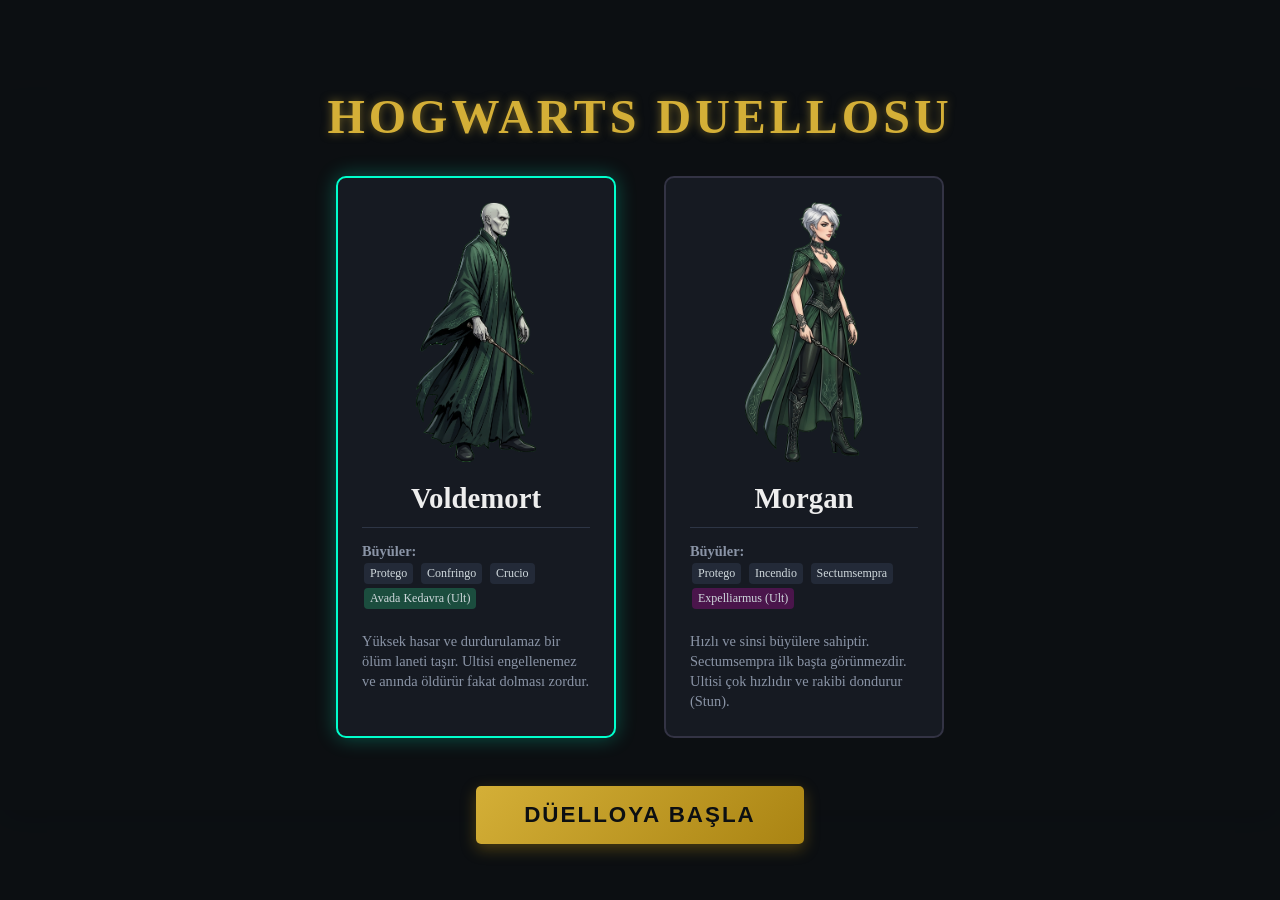
==== index.html @ 67b8874a "Rename Generated File June 02, 2026 - 4_56AM.html to index.html" ====
<!DOCTYPE html>
<html lang="tr">
<head>
    <meta charset="UTF-8">
    <meta name="viewport" content="width=device-width, initial-scale=1.0, maximum-scale=1.0, user-scalable=no">
    <title>Hogwarts Duel - Tekken Style Wizard Fighter</title>
    <style>
        * {
            box-sizing: border-box;
            user-select: none;
            -webkit-user-select: none;
        }
        body, html {
            margin: 0;
            padding: 0;
            width: 100%;
            height: 100%;
            overflow: hidden;
            background-color: #0c0f12;
            font-family: 'Cinzel', 'Georgia', serif;
            color: #fff;
        }
        #game-container {
            position: relative;
            width: 100%;
            height: 100%;
            display: flex;
            justify-content: center;
            align-items: center;
        }
        canvas {
            display: block;
            background-color: #111;
            box-shadow: 0 10px 30px rgba(0,0,0,0.8);
            max-width: 100%;
            max-height: 100%;
            aspect-ratio: 16/9;
        }
        /* Character Selection Overlay */
        #selection-overlay {
            position: absolute;
            top: 0;
            left: 0;
            width: 100%;
            height: 100%;
            background: rgba(12, 15, 18, 0.95);
            display: flex;
            flex-direction: column;
            justify-content: center;
            align-items: center;
            z-index: 10;
            transition: opacity 0.5s ease;
        }
        #selection-title {
            font-size: 3rem;
            text-transform: uppercase;
            letter-spacing: 4px;
            margin-bottom: 2rem;
            color: #d4af37;
            text-shadow: 0 0 10px rgba(212,175,55,0.5);
            text-align: center;
        }
        .char-container {
            display: flex;
            gap: 3rem;
            margin-bottom: 3rem;
        }
        .char-card {
            border: 2px solid #334;
            border-radius: 10px;
            padding: 1.5rem;
            width: 280px;
            background: #161a22;
            cursor: pointer;
            text-align: center;
            transition: all 0.3s ease;
            position: relative;
            overflow: hidden;
        }
        .char-card:hover {
            border-color: #d4af37;
            transform: translateY(-10px);
            box-shadow: 0 10px 25px rgba(212,175,55,0.2);
        }
        .char-card.selected {
            border-color: #00ffcc;
            box-shadow: 0 0 20px rgba(0,255,204,0.3);
        }
        .char-card img {
            width: 120px;
            height: 260px;
            object-fit: contain;
            margin-bottom: 1rem;
            pointer-events: none;
        }
        .char-name {
            font-size: 1.8rem;
            margin-bottom: 0.5rem;
            font-weight: bold;
            color: #eee;
        }
        .char-desc {
            font-size: 0.9rem;
            color: #8a94a6;
            line-height: 1.4;
            text-align: left;
            margin-top: 0.8rem;
            border-top: 1px solid #2d3545;
            padding-top: 0.8rem;
        }
        .spell-badge {
            display: inline-block;
            background: #232a38;
            color: #cfd8dc;
            padding: 2px 6px;
            border-radius: 4px;
            font-size: 0.75rem;
            margin: 2px;
        }
        #start-btn {
            background: linear-gradient(135deg, #d4af37 0%, #aa8413 100%);
            border: none;
            color: #0c0f12;
            font-weight: bold;
            font-size: 1.4rem;
            padding: 1rem 3rem;
            border-radius: 5px;
            cursor: pointer;
            text-transform: uppercase;
            letter-spacing: 2px;
            transition: all 0.2s ease;
            box-shadow: 0 5px 15px rgba(170,132,19,0.4);
        }
        #start-btn:hover {
            transform: scale(1.05);
            box-shadow: 0 8px 20px rgba(170,132,19,0.6);
        }
        #start-btn:active {
            transform: scale(0.98);
        }
        /* Mobile Controls */
        #mobile-controls {
            position: absolute;
            bottom: 0;
            left: 0;
            width: 100%;
            height: 200px;
            display: none; /* Only visible on touch devices */
            justify-content: space-between;
            align-items: flex-end;
            padding: 1rem 2rem;
            pointer-events: none;
            z-index: 5;
        }
        .dpad, .action-buttons {
            display: flex;
            pointer-events: auto;
        }
        .dpad {
            display: grid;
            grid-template-columns: repeat(3, 60px);
            grid-template-rows: repeat(3, 60px);
            gap: 5px;
        }
        .btn-ctrl {
            width: 60px;
            height: 60px;
            background: rgba(25a, 35, 45, 0.4);
            border: 2px solid rgba(255,255,255,0.4);
            border-radius: 50%;
            display: flex;
            justify-content: center;
            align-items: center;
            color: #fff;
            font-weight: bold;
            font-size: 1.2rem;
            cursor: pointer;
            user-select: none;
            touch-action: manipulation;
        }
        .btn-ctrl:active {
            background: rgba(255,255,255,0.7);
            color: #000;
        }
        .btn-up { grid-column: 2; grid-row: 1; }
        .btn-left { grid-column: 1; grid-row: 2; }
        .btn-right { grid-column: 3; grid-row: 2; }
        .btn-down { grid-column: 2; grid-row: 3; }

        .action-buttons {
            display: grid;
            grid-template-columns: repeat(2, 70px);
            grid-template-rows: repeat(2, 70px);
            gap: 10px;
        }
        .btn-action {
            width: 70px;
            height: 70px;
            background: rgba(212, 175, 55, 0.3);
            border: 2px solid rgba(212,175,55,0.6);
            border-radius: 50%;
            display: flex;
            flex-direction: column;
            justify-content: center;
            align-items: center;
            color: #fff;
            font-weight: bold;
            font-size: 0.8rem;
            cursor: pointer;
            touch-action: manipulation;
        }
        .btn-action:active {
            background: rgba(212,175,55,0.8);
            color: #000;
        }
        .btn-ult {
            background: rgba(255, 51, 51, 0.3);
            border-color: rgba(255, 51, 51, 0.6);
        }
        .btn-ult:active {
            background: rgba(255, 51, 51, 0.8);
        }

        /* Screen message */
        #game-over-screen {
            position: absolute;
            top: 0;
            left: 0;
            width: 100%;
            height: 100%;
            background: rgba(0,0,0,0.85);
            display: none;
            flex-direction: column;
            justify-content: center;
            align-items: center;
            z-index: 9;
        }
        #game-over-text {
            font-size: 4rem;
            color: #ff3333;
            text-transform: uppercase;
            letter-spacing: 5px;
            margin-bottom: 2rem;
            text-shadow: 0 0 20px rgba(255,51,51,0.5);
            text-align: center;
        }
        #restart-btn {
            background: #fff;
            color: #000;
            border: none;
            padding: 1rem 2.5rem;
            font-size: 1.2rem;
            font-weight: bold;
            cursor: pointer;
            text-transform: uppercase;
            border-radius: 5px;
            transition: all 0.2s ease;
        }
        #restart-btn:hover {
            background: #d4af37;
            transform: scale(1.05);
        }
    </style>
</head>
<body>

<div id="game-container">
    <!-- Character Selection Screen -->
    <div id="selection-overlay">
        <h1 id="selection-title">HOGWARTS DUELLOSU</h1>
        <div class="char-container">
            <div class="char-card" id="card-voldemort">
                <img src="voldemortstand.png" alt="Voldemort">
                <div class="char-name">Voldemort</div>
                <div class="char-desc">
                    <strong>Büyüler:</strong><br>
                    <span class="spell-badge">Protego</span>
                    <span class="spell-badge">Confringo</span>
                    <span class="spell-badge">Crucio</span>
                    <span class="spell-badge" style="background: #1b4d3e;">Avada Kedavra (Ult)</span>
                    <br><br>
                    Yüksek hasar ve durdurulamaz bir ölüm laneti taşır. Ultisi engellenemez ve anında öldürür fakat dolması zordur.
                </div>
            </div>
            <div class="char-card" id="card-morgan">
                <img src="morganstand.png" alt="Morgan">
                <div class="char-name">Morgan</div>
                <div class="char-desc">
                    <strong>Büyüler:</strong><br>
                    <span class="spell-badge">Protego</span>
                    <span class="spell-badge">Incendio</span>
                    <span class="spell-badge">Sectumsempra</span>
                    <span class="spell-badge" style="background: #4a154b;">Expelliarmus (Ult)</span>
                    <br><br>
                    Hızlı ve sinsi büyülere sahiptir. Sectumsempra ilk başta görünmezdir. Ultisi çok hızlıdır ve rakibi dondurur (Stun).
                </div>
            </div>
        </div>
        <button id="start-btn">DÜELLOYA BAŞLA</button>
    </div>

    <!-- Canvas for the game -->
    <canvas id="gameCanvas" width="1280" height="720"></canvas>

    <!-- Game Over Screen -->
    <div id="game-over-screen">
        <h2 id="game-over-text">DÜELLO BİTTİ</h2>
        <button id="restart-btn">Yeniden Oyna</button>
    </div>

    <!-- Mobile Virtual Gamepad Overlay -->
    <div id="mobile-controls">
        <div class="dpad">
            <div class="btn-ctrl btn-up" id="btn-up">▲</div>
            <div class="btn-ctrl btn-left" id="btn-left">◀</div>
            <div class="btn-ctrl btn-right" id="btn-right">▶</div>
            <div class="btn-ctrl btn-down" id="btn-down">▼</div>
        </div>
        <div class="action-buttons">
            <div class="btn-action" id="btn-sp1"><span>Confringo</span><small>K / 2</small></div>
            <div class="btn-action" id="btn-sp2"><span>Crucio</span><small>L / 3</small></div>
            <div class="btn-action" id="btn-prot"><span>Protego</span><small>J / 1</small></div>
            <div class="btn-action btn-ult" id="btn-ult"><span>ULT</span><small>I / 4</small></div>
        </div>
    </div>
</div>

<script>
// --- AUDIO SYSTEM (Web Audio API Synthesizer) ---
class AudioController {
    constructor() {
        this.ctx = null;
        this.fireSource = null;
        this.fireOsc = null;
        this.fireGain = null;
    }

    init() {
        if (!this.ctx) {
            this.ctx = new (window.AudioContext || window.webkitAudioContext)();
        }
        if (this.ctx.state === 'suspended') {
            this.ctx.resume();
        }
    }

    playWalk() {
        this.init();
        let osc = this.ctx.createOscillator();
        let gain = this.ctx.createGain();
        osc.type = 'triangle';
        osc.frequency.setValueAtTime(90, this.ctx.currentTime);
        osc.frequency.exponentialRampToValueAtTime(35, this.ctx.currentTime + 0.12);
        gain.gain.setValueAtTime(0.12, this.ctx.currentTime);
        gain.gain.linearRampToValueAtTime(0, this.ctx.currentTime + 0.12);
        osc.connect(gain);
        gain.connect(this.ctx.destination);
        osc.start();
        osc.stop(this.ctx.currentTime + 0.12);
    }

    playExplosion() {
        this.init();
        let bufferSize = this.ctx.sampleRate * 1.5;
        let buffer = this.ctx.createBuffer(1, bufferSize, this.ctx.sampleRate);
        let data = buffer.getChannelData(0);
        for (let i = 0; i < bufferSize; i++) {
            data[i] = Math.random() * 2 - 1;
        }
        let noise = this.ctx.createBufferSource();
        noise.buffer = buffer;
        
        let filter = this.ctx.createBiquadFilter();
        filter.type = 'lowpass';
        filter.frequency.setValueAtTime(250, this.ctx.currentTime);
        filter.frequency.exponentialRampToValueAtTime(15, this.ctx.currentTime + 1.2);
        
        let gain = this.ctx.createGain();
        gain.gain.setValueAtTime(0.6, this.ctx.currentTime);
        gain.gain.exponentialRampToValueAtTime(0.01, this.ctx.currentTime + 1.2);
        
        noise.connect(filter);
        filter.connect(gain);
        gain.connect(this.ctx.destination);
        noise.start();
        
        // Low sine boom
        let osc = this.ctx.createOscillator();
        let oscGain = this.ctx.createGain();
        osc.type = 'sine';
        osc.frequency.setValueAtTime(110, this.ctx.currentTime);
        osc.frequency.exponentialRampToValueAtTime(20, this.ctx.currentTime + 0.4);
        oscGain.gain.setValueAtTime(0.8, this.ctx.currentTime);
        oscGain.gain.exponentialRampToValueAtTime(0.01, this.ctx.currentTime + 0.4);
        osc.connect(oscGain);
        oscGain.connect(this.ctx.destination);
        osc.start();
        osc.stop(this.ctx.currentTime + 0.4);
    }

    playLightning() {
        this.init();
        let bufferSize = this.ctx.sampleRate * 1.2;
        let buffer = this.ctx.createBuffer(1, bufferSize, this.ctx.sampleRate);
        let data = buffer.getChannelData(0);
        for (let i = 0; i < bufferSize; i++) {
            data[i] = Math.random() * 2 - 1;
        }
        let noise = this.ctx.createBufferSource();
        noise.buffer = buffer;
        
        let filter = this.ctx.createBiquadFilter();
        filter.type = 'highpass';
        filter.frequency.setValueAtTime(1200, this.ctx.currentTime);
        
        let gain = this.ctx.createGain();
        gain.gain.setValueAtTime(0.4, this.ctx.currentTime);
        gain.gain.exponentialRampToValueAtTime(0.01, this.ctx.currentTime + 1.0);
        
        noise.connect(filter);
        filter.connect(gain);
        gain.connect(this.ctx.destination);
        noise.start();
        
        // Modulated crackle hum
        let osc = this.ctx.createOscillator();
        let oscGain = this.ctx.createGain();
        osc.type = 'sawtooth';
        osc.frequency.setValueAtTime(180, this.ctx.currentTime);
        oscGain.gain.setValueAtTime(0.3, this.ctx.currentTime);
        oscGain.gain.exponentialRampToValueAtTime(0.01, this.ctx.currentTime + 1.0);
        osc.connect(oscGain);
        oscGain.connect(this.ctx.destination);
        osc.start();
        osc.stop(this.ctx.currentTime + 1.0);
    }

    startFlame() {
        this.init();
        if (this.fireOsc) return;
        
        let bufferSize = this.ctx.sampleRate * 1.0;
        let buffer = this.ctx.createBuffer(1, bufferSize, this.ctx.sampleRate);
        let data = buffer.getChannelData(0);
        for (let i = 0; i < bufferSize; i++) {
            data[i] = Math.random() * 2 - 1;
        }
        
        this.fireSource = this.ctx.createBufferSource();
        this.fireSource.buffer = buffer;
        this.fireSource.loop = true;
        
        let filter = this.ctx.createBiquadFilter();
        filter.type = 'bandpass';
        filter.frequency.setValueAtTime(320, this.ctx.currentTime);
        filter.Q.setValueAtTime(2.0, this.ctx.currentTime);
        
        this.fireGain = this.ctx.createGain();
        this.fireGain.gain.setValueAtTime(0.3, this.ctx.currentTime);
        
        this.fireSource.connect(filter);
        filter.connect(this.fireGain);
        this.fireGain.connect(this.ctx.destination);
        
        this.fireSource.start();
        
        // Tremolo roar
        this.fireOsc = this.ctx.createOscillator();
        let lfoGain = this.ctx.createGain();
        this.fireOsc.frequency.setValueAtTime(15, this.ctx.currentTime);
        lfoGain.gain.setValueAtTime(80, this.ctx.currentTime);
        this.fireOsc.connect(lfoGain);
        lfoGain.connect(filter.frequency);
        this.fireOsc.start();
    }

    stopFlame() {
        if (this.fireSource) {
            try { this.fireSource.stop(); } catch(e){}
            this.fireSource = null;
        }
        if (this.fireOsc) {
            try { this.fireOsc.stop(); } catch(e){}
            this.fireOsc = null;
        }
        this.fireGain = null;
    }

    playScream(isMorgan) {
        this.init();
        let osc = this.ctx.createOscillator();
        let osc2 = this.ctx.createOscillator();
        let gain = this.ctx.createGain();
        let filter = this.ctx.createBiquadFilter();
        
        let baseFreq = isMorgan ? 780 : 380;
        osc.type = 'sawtooth';
        osc.frequency.setValueAtTime(baseFreq, this.ctx.currentTime);
        
        let lfo = this.ctx.createOscillator();
        let lfoGain = this.ctx.createGain();
        lfo.frequency.setValueAtTime(40, this.ctx.currentTime); // Fast crackling tremolo
        lfoGain.gain.setValueAtTime(120, this.ctx.currentTime);
        lfo.connect(lfoGain);
        lfoGain.connect(osc.frequency);
        lfo.start();
        
        osc2.type = 'square';
        osc2.frequency.setValueAtTime(baseFreq * 1.8, this.ctx.currentTime);
        lfoGain.connect(osc2.frequency);
        osc2.start();
        
        gain.gain.setValueAtTime(0.35, this.ctx.currentTime);
        gain.gain.exponentialRampToValueAtTime(0.01, this.ctx.currentTime + 1.1);
        
        filter.type = 'bandpass';
        filter.frequency.setValueAtTime(1200, this.ctx.currentTime);
        filter.Q.setValueAtTime(1.5, this.ctx.currentTime);
        
        osc.connect(filter);
        osc2.connect(filter);
        filter.connect(gain);
        gain.connect(this.ctx.destination);
        
        osc.start();
        osc2.start();
        osc.stop(this.ctx.currentTime + 1.1);
        osc2.stop(this.ctx.currentTime + 1.1);
        lfo.stop(this.ctx.currentTime + 1.1);
    }
}

const audio = new AudioController();

// --- IMAGE LOADER & NEW ASSET MAPPING ---
const assets = {
    bg: new Image(),
    voldemort_idle: new Image(),
    voldemort_attack: [],
    voldemort_walk: [],
    morgan_idle: new Image(),
    morgan_attack: [],
    morgan_walk: [],
    protego: new Image(),
    blood: new Image(),
    avadakedavra: new Image(),
    confringo_proj: [],
    confringo_exp: [],
    incendio: [],
    crucio: new Image(),
    expelliarmus: new Image(),
    sectumsempra: new Image()
};

// Map real user filenames
assets.bg.src = 'arkaplan.png';
assets.voldemort_idle.src = 'voldemortstand.png';

// Voldemort attacks (3 frames)
for (let i = 1; i <= 3; i++) {
    let img = new Image();
    img.src = `voldemortattack${i}.png`;
    assets.voldemort_attack.push(img);
}

// Voldemort walks (7 frames)
for (let i = 1; i <= 7; i++) {
    let img = new Image();
    img.src = `voldemortwalk${i}.png`;
    assets.voldemort_walk.push(img);
}

assets.morgan_idle.src = 'morganstand.png';

// Morgan attacks (3 frames)
for (let i = 1; i <= 3; i++) {
    let img = new Image();
    img.src = `morganattack${i}.png`;
    assets.morgan_attack.push(img);
}

// Morgan walks (7 frames)
for (let i = 1; i <= 7; i++) {
    let img = new Image();
    img.src = `morganwalk${i}.png`;
    assets.morgan_walk.push(img);
}

// Spells & VFX
assets.protego.src = 'protego.png';
assets.blood.src = 'sectumsemprablood.png';
assets.avadakedavra.src = 'avadakedavra.png';

// Confringo Projectiles (1-2) & Explosion (3-4)
assets.confringo_proj.push(Object.assign(new Image(), { src: 'confringo1.png' }));
assets.confringo_proj.push(Object.assign(new Image(), { src: 'confringo2.png' }));
assets.confringo_exp.push(Object.assign(new Image(), { src: 'confringo3.png' }));
assets.confringo_exp.push(Object.assign(new Image(), { src: 'confringo4.png' }));

// Incendio Fire Streams (1-3)
assets.incendio.push(Object.assign(new Image(), { src: 'incendio1.png' }));
assets.incendio.push(Object.assign(new Image(), { src: 'incendio2.png' }));
assets.incendio.push(Object.assign(new Image(), { src: 'incendio3.png' }));

assets.crucio.src = 'crucio.png';
assets.expelliarmus.src = 'expelliarmus.png';
assets.sectumsempra.src = 'sectumsempra.png';

// --- GAME LOGIC ENGINE ---
const canvas = document.getElementById('gameCanvas');
const ctx = canvas.getContext('2d');

const GAME_WIDTH = 1280;
const GAME_HEIGHT = 720;
const FLOOR_Y = 600;

let playerChar = 'voldemort'; 
let p1 = null;
let p2 = null;
let entities = [];
let particles = [];
let gameRunning = false;

class SpeechBubble {
    constructor(text, x, y) {
        this.text = text;
        this.x = x;
        this.y = y;
        this.timer = 50; 
    }
    update(x, y) {
        this.x = x;
        this.y = y;
        this.timer--;
    }
    draw() {
        ctx.save();
        ctx.font = 'bold 16px Arial';
        const metrics = ctx.measureText(this.text);
        const w = metrics.width + 16;
        const h = 26;
        const rx = this.x - w / 2;
        const ry = this.y - 45 - h;
        
        ctx.fillStyle = 'rgba(0,0,0,0.85)';
        ctx.strokeStyle = '#d4af37';
        ctx.lineWidth = 1.5;
        ctx.beginPath();
        ctx.roundRect(rx, ry, w, h, 6);
        ctx.fill();
        ctx.stroke();

        ctx.fillStyle = '#d4af37';
        ctx.beginPath();
        ctx.moveTo(this.x - 6, ry + h);
        ctx.lineTo(this.x + 6, ry + h);
        ctx.lineTo(this.x, ry + h + 6);
        ctx.fill();

        ctx.fillStyle = '#fff';
        ctx.textAlign = 'center';
        ctx.textBaseline = 'middle';
        ctx.fillText(this.text, this.x, ry + h / 2 + 1);
        ctx.restore();
    }
}

class Character {
    constructor(type, isPlayer, startX) {
        this.type = type; 
        this.isPlayer = isPlayer;
        this.x = startX;
        this.y = FLOOR_Y;
        this.vx = 0;
        this.vy = 0;
        this.width = 130;
        this.height = 280;
        
        this.hp = 100;
        this.mana = 100;
        this.ultCharge = 0; 

        this.facingRight = isPlayer;
        this.isGrounded = true;
        this.isDucking = false;
        this.state = 'idle'; 
        
        this.animTimer = 0;
        this.walkCycleIndex = 0;

        this.castTimer = 0;
        this.painTimer = 0;
        this.stunTimer = 0;
        this.shieldActive = false;
        
        this.channelingSpell = null; 
        this.channelTarget = null;

        this.bubble = null;
        
        this.burnStacks = 0;
        this.burnTimer = 0;
    }

    say(text) {
        this.bubble = new SpeechBubble(text, this.x, this.y - this.height);
    }

    takeDamage(amount, bypassShield = false) {
        if (this.state === 'dead') return;
        
        if (this.shieldActive && !bypassShield) {
            return;
        }

        this.hp = Math.max(0, this.hp - amount);
        
        if (this.channelingSpell) {
            this.stopChannel();
        }

        if (this.hp <= 0) {
            this.state = 'dead';
            this.vx = 0;
            this.vy = 0;
        } else {
            this.state = 'pain';
            this.painTimer = 18; 
        }
    }

    addBurnStack() {
        if (this.burnStacks < 5) this.burnStacks++;
        this.burnTimer = 150; 
    }

    stopChannel() {
        this.channelingSpell = null;
        if (this.type === 'morgan') {
            audio.stopFlame();
        }
    }

    update(opponent) {
        this.ultCharge = Math.min(100, this.ultCharge);
        this.facingRight = (opponent.x > this.x);

        if (this.stunTimer > 0) {
            this.stunTimer--;
            this.state = 'stun';
            this.vx = 0;
            this.shieldActive = false;
            this.stopChannel();
        }

        if (this.state === 'pain') {
            this.painTimer--;
            this.vx = 0;
            if (this.painTimer <= 0) {
                this.state = 'idle';
            }
        }

        if (this.burnStacks > 0) {
            this.burnTimer--;
            if (this.burnTimer % 30 === 0) { 
                this.hp = Math.max(0, this.hp - (this.burnStacks * 0.8));
                spawnSplashParticles(this.x, this.y - 120, 'orange', 3);
            }
            if (this.burnTimer <= 0) {
                this.burnStacks = 0;
            }
        }

        if (this.state !== 'dead') {
            let regenRate = 0.15; 
            if (this.shieldActive) {
                regenRate = -0.6; 
            }
            this.mana = Math.min(100, Math.max(0, this.mana + regenRate));
            
            if (this.mana <= 0 && this.shieldActive) {
                this.shieldActive = false;
            }
        }

        if (this.shieldActive) {
            this.vx = 0;
            this.state = 'cast';
        }

        if (!this.isGrounded) {
            this.vy += 0.8; 
            this.y += this.vy;
            if (this.y >= FLOOR_Y) {
                this.y = FLOOR_Y;
                this.vy = 0;
                this.isGrounded = true;
            }
        }

        this.x += this.vx;
        this.x = Math.max(80, Math.min(GAME_WIDTH - 80, this.x));

        if (this.state !== 'pain' && this.state !== 'dead' && this.state !== 'stun') {
            if (this.shieldActive || this.channelingSpell) {
                this.state = 'cast';
            } else if (Math.abs(this.vx) > 0.1) {
                this.state = 'walk';
            } else {
                this.state = 'idle';
            }
        }

        if (this.bubble) {
            this.bubble.update(this.x, this.y - this.height);
            if (this.bubble.timer <= 0) {
                this.bubble = null;
            }
        }

        if (this.state === 'walk') {
            this.animTimer++;
            if (this.animTimer % 8 === 0) { 
                audio.playWalk();
                this.walkCycleIndex = (this.walkCycleIndex + 1) % 7;
            }
        }

        if (this.channelingSpell) {
            this.vx = 0;
            if (this.type === 'voldemort' && this.channelingSpell === 'crucio') {
                this.mana -= 0.7; 
                if (this.mana <= 1) this.stopChannel();
                
                if (Math.abs(this.x - opponent.x) < 800 && !opponent.shieldActive) {
                    opponent.takeDamage(0.3, false);
                    opponent.stunTimer = 3; 
                    if (Math.random() < 0.15) {
                        audio.playScream(opponent.type === 'morgan');
                    }
                    spawnSplashParticles(opponent.x, opponent.y - 120, 'violet', 2);
                }
            } else if (this.type === 'morgan' && this.channelingSpell === 'incendio') {
                this.mana -= 0.35; 
                if (this.mana <= 1) this.stopChannel();
                
                if (Math.abs(this.x - opponent.x) < 700) {
                    if (opponent.shieldActive) {
                        // Shield blocks impact and DoT
                    } else {
                        opponent.takeDamage(0.12, false);
                        opponent.addBurnStack();
                        spawnSplashParticles(opponent.x, opponent.y - 120, 'orange', 3);
                    }
                }
            }
        }
    }

    draw() {
        ctx.save();
        let mustFlip = !this.facingRight;
        let img = assets.voldemort_idle;
        
        if (this.type === 'voldemort') {
            if (this.state === 'dead') {
                img = assets.voldemort_walk[0]; 
            } else if (this.state === 'pain') {
                img = assets.voldemort_walk[3];
            } else if (this.state === 'cast') {
                this.animTimer++;
                // Slowly cycle attack images (1 to 3)
                let attackIndex = Math.floor(this.animTimer / 10) % 3;
                img = assets.voldemort_attack[attackIndex];
            } else if (this.state === 'walk') {
                img = assets.voldemort_walk[this.walkCycleIndex % assets.voldemort_walk.length];
            } else {
                img = assets.voldemort_idle;
            }
        } else { // Morgan
            if (this.state === 'dead') {
                img = assets.morgan_walk[0];
            } else if (this.state === 'pain') {
                img = assets.morgan_walk[3];
            } else if (this.state === 'cast') {
                this.animTimer++;
                let attackIndex = Math.floor(this.animTimer / 10) % 3;
                img = assets.morgan_attack[attackIndex];
            } else if (this.state === 'walk') {
                img = assets.morgan_walk[this.walkCycleIndex % assets.morgan_walk.length];
            } else {
                img = assets.morgan_idle;
            }
        }

        let aspect = img.width / img.height;
        let drawH = this.height;
        let drawW = drawH * aspect;
        
        let dx = this.x - drawW / 2;
        let dy = this.y - drawH;

        if (this.state === 'dead') {
            ctx.translate(this.x, this.y);
            ctx.rotate(mustFlip ? -Math.PI/2 : Math.PI/2);
            ctx.drawImage(img, -drawW/2, -drawH, drawW, drawH);
            ctx.restore();
            return;
        }

        if (mustFlip) {
            ctx.scale(-1, 1);
            dx = -this.x - drawW / 2;
        }

        ctx.drawImage(img, dx, dy, drawW, drawH);
        ctx.restore();

        // Draw pulsing Protego Shield Dome
        if (this.shieldActive) {
            ctx.save();
            let pulse = 1 + Math.sin(Date.now() / 100) * 0.05;
            let pSize = 340 * pulse;
            let px = this.x - pSize / 2;
            let py = this.y - pSize / 2 - 120;
            ctx.globalAlpha = 0.85;
            ctx.drawImage(assets.protego, px, py, pSize, pSize);
            ctx.restore();
        }

        if (this.bubble) {
            this.bubble.draw();
        }
    }
}

// Spell Projectiles
class Projectile {
    constructor(x, y, vx, owner, type) {
        this.x = x;
        this.y = y;
        this.vx = vx;
        this.owner = owner;
        this.type = type; 
        this.width = 70;
        this.height = 40;
        this.active = true;
        this.distanceTravelled = 0;
    }

    update(target) {
        this.x += this.vx;
        this.distanceTravelled += Math.abs(this.vx);

        if (this.x < 0 || this.x > GAME_WIDTH) {
            this.active = false;
        }

        let dist = Math.abs(this.x - target.x);
        if (dist < 50 && Math.abs(this.y - (target.y - 120)) < 130) {
            this.hit(target);
        }
    }

    hit(target) {
        this.active = false;
        
        if (this.type === 'confringo') {
            audio.playExplosion();
            target.takeDamage(18, true);
            entities.push(new ExplosionEffect(this.x, this.y));
            this.owner.ultCharge += 15; 
        } 
        else if (this.type === 'sectumsempra') {
            if (target.shieldActive) {
                spawnSplashParticles(this.x, this.y, 'blue', 10);
            } else {
                target.takeDamage(24, false);
                entities.push(new BloodOverlay(target));
                this.owner.ultCharge += 20;
            }
        }
        else if (this.type === 'expelliarmus') {
            if (target.shieldActive) {
                spawnSplashParticles(this.x, this.y, 'blue', 15);
            } else {
                target.takeDamage(12, false);
                target.stunTimer = 210; 
                audio.playLightning();
                spawnSplashParticles(this.x, this.y, 'magenta', 20);
            }
        }
    }

    draw() {
        ctx.save();
        let img = assets.confringo_proj[0];
        let isFlipped = this.vx < 0;

        if (this.type === 'confringo') {
            // Animate Confringo projectile frame (1-2)
            img = assets.confringo_proj[Math.floor(Date.now() / 100) % 2];
        } else if (this.type === 'sectumsempra') {
            if (this.distanceTravelled < 420) {
                ctx.globalAlpha = 0.05; 
            }
            img = assets.sectumsempra; 
        } else if (this.type === 'expelliarmus') {
            img = assets.expelliarmus;
        }

        if (isFlipped) {
            ctx.scale(-1, 1);
            ctx.drawImage(img, -this.x - this.width/2, this.y - this.height/2, this.width, this.height);
        } else {
            ctx.drawImage(img, this.x - this.width/2, this.y - this.height/2, this.width, this.height);
        }
        ctx.restore();
    }
}

// Visual Explosion Effect Class
class ExplosionEffect {
    constructor(x, y) {
        this.x = x;
        this.y = y;
        this.timer = 24; 
        this.size = 180;
    }
    update() { this.timer--; }
    draw() {
        ctx.save();
        ctx.globalAlpha = this.timer / 24;
        // Cycle between explosion frames (3-4)
        let img = (this.timer > 12) ? assets.confringo_exp[0] : assets.confringo_exp[1];
        ctx.drawImage(img, this.x - this.size/2, this.y - this.size/2, this.size, this.size);
        ctx.restore();
    }
}

// Sectumsempra Blood Splatter Overlay
class BloodOverlay {
    constructor(target) {
        this.target = target;
        this.timer = 60;
    }
    update() {
        this.timer--;
    }
    draw() {
        ctx.save();
        ctx.globalAlpha = Math.min(1.0, this.timer / 15);
        let size = 260;
        ctx.drawImage(assets.blood, this.target.x - size/2, this.target.y - 200, size, size);
        ctx.restore();
    }
}

// Interactive Particles
class Particle {
    constructor(x, y, color) {
        this.x = x;
        this.y = y;
        this.vx = (Math.random() * 2 - 1) * 3;
        this.vy = (Math.random() * 2 - 1) * 3;
        this.color = color;
        this.life = 20 + Math.random() * 20;
    }
    update() {
        this.x += this.vx;
        this.y += this.vy;
        this.life--;
    }
    draw() {
        ctx.save();
        ctx.fillStyle = this.color;
        ctx.globalAlpha = this.life / 40;
        ctx.beginPath();
        ctx.arc(this.x, this.y, 3 + Math.random() * 3, 0, Math.PI * 2);
        ctx.fill();
        ctx.restore();
    }
}

function spawnSplashParticles(x, y, color, count) {
    for (let i = 0; i < count; i++) {
        particles.push(new Particle(x, y, color));
    }
}

// Game Controllers & Input Bindings
const keys = {};
window.addEventListener('keydown', e => {
    keys[e.key.toLowerCase()] = true;
    audio.init();

    if (gameRunning && p1.state !== 'dead' && p1.state !== 'stun' && p1.state !== 'pain') {
        if (e.key === '2' || e.key.toLowerCase() === 'k') {
            castSpell(p1, p2, 1);
        }
        if (e.key === '3' || e.key.toLowerCase() === 'l') {
            castSpell(p1, p2, 2);
        }
        if (e.key === '4' || e.key.toLowerCase() === 'i') {
            castSpell(p1, p2, 3);
        }
    }
});

window.addEventListener('keyup', e => {
    keys[e.key.toLowerCase()] = false;
    
    if (gameRunning && p1) {
        if (e.key === '1' || e.key.toLowerCase() === 'j') {
            p1.shieldActive = false;
        }
        if (p1.type === 'voldemort' && (e.key === '3' || e.key.toLowerCase() === 'l')) {
            if (p1.channelingSpell === 'crucio') p1.stopChannel();
        }
        if (p1.type === 'morgan' && (e.key === '2' || e.key.toLowerCase() === 'k')) {
            if (p1.channelingSpell === 'incendio') p1.stopChannel();
        }
    }
});

function castSpell(caster, target, index) {
    if (caster.state === 'dead' || caster.state === 'stun' || caster.state === 'pain') return;

    if (caster.type === 'voldemort') {
        if (index === 1) { // Confringo
            if (caster.mana >= 25) {
                caster.mana -= 25;
                caster.say("Confringo!");
                let dir = caster.facingRight ? 1 : -1;
                entities.push(new Projectile(caster.x + dir * 60, caster.y - 140, dir * 14, caster, 'confringo'));
            }
        } 
        else if (index === 2) { // Crucio (Channel)
            if (caster.mana >= 30) {
                caster.say("Crucio!");
                caster.channelingSpell = 'crucio';
                audio.playLightning();
            }
        }
        else if (index === 3) { // Avada Kedavra (Ult)
            if (caster.ultCharge >= 100) {
                caster.ultCharge = 0;
                caster.say("Avada Kedavra!");
                audio.playLightning();
                
                let dir = caster.facingRight ? 1 : -1;
                let isHit = true;
                if (target.isDucking) isHit = false;
                if (target.y < FLOOR_Y - 50) isHit = false; 

                entities.push({
                    type: 'avada_beam',
                    startX: caster.x + dir * 60,
                    startY: caster.y - 140,
                    endX: isHit ? target.x : (caster.facingRight ? GAME_WIDTH : 0),
                    endY: caster.y - 140,
                    timer: 20
                });

                if (isHit) {
                    target.takeDamage(9999, true); 
                }
            }
        }
    } 
    else { // Morgan
        if (index === 1) { // Incendio (Channel)
            if (caster.mana >= 20) {
                caster.say("Incendio!");
                caster.channelingSpell = 'incendio';
                audio.startFlame();
            }
        }
        else if (index === 2) { // Sectumsempra
            if (caster.mana >= 20) {
                caster.mana -= 20;
                caster.say("Sectumsempra!");
                let dir = caster.facingRight ? 1 : -1;
                entities.push(new Projectile(caster.x + dir * 60, caster.y - 140, dir * 21, caster, 'sectumsempra'));
            }
        }
        else if (index === 3) { // Expelliarmus (Ult)
            if (caster.ultCharge >= 100) {
                caster.ultCharge = 0;
                caster.say("Expelliarmus!");
                let dir = caster.facingRight ? 1 : -1;
                entities.push(new Projectile(caster.x + dir * 60, caster.y - 140, dir * 25, caster, 'expelliarmus'));
            }
        }
    }
}

// --- HARD AI TACTICS (Zor Yapay Zeka) ---
function handleAI(ai, player) {
    if (ai.state === 'dead' || ai.state === 'pain' || ai.state === 'stun') return;

    let incomingProj = entities.find(e => e instanceof Projectile && e.owner === player);
    
    if (incomingProj) {
        let dist = Math.abs(incomingProj.x - ai.x);
        
        if (incomingProj.type !== 'confringo') {
            if (dist < 320 && ai.mana > 15 && !ai.shieldActive) {
                ai.shieldActive = true;
            }
        } else {
            if (dist < 400) {
                if (Math.random() < 0.6) {
                    ai.vx = ai.facingRight ? -4.5 : 4.5; 
                } else if (ai.isGrounded) {
                    ai.vy = -16; 
                    ai.isGrounded = false;
                }
            }
        }
    } else {
        if (ai.shieldActive) {
            ai.shieldActive = false;
        }
    }

    let distToPlayer = Math.abs(ai.x - player.x);
    
    if (ai.channelingSpell) {
        return;
    }

    if (ai.mana < 30) {
        ai.vx = ai.facingRight ? -3 : 3;
    } else {
        if (distToPlayer > 550) {
            ai.vx = ai.facingRight ? 3.5 : -3.5;
        } else if (distToPlayer < 250) {
            ai.vx = ai.facingRight ? -3.5 : 3.5;
        } else {
            ai.vx = 0; 
            
            if (Math.random() < 0.015) {
                if (ai.type === 'voldemort') {
                    if (ai.ultCharge >= 100) {
                        castSpell(ai, player, 3); 
                    } else if (Math.random() < 0.5) {
                        castSpell(ai, player, 1); 
                    } else {
                        castSpell(ai, player, 2); 
                    }
                } else {
                    if (ai.ultCharge >= 100) {
                        castSpell(ai, player, 3); 
                    } else if (Math.random() < 0.6) {
                        castSpell(ai, player, 2); 
                    } else {
                        castSpell(ai, player, 1); 
                    }
                }
            }
        }
    }
}

function update() {
    if (!gameRunning) return;

    if (p1.state !== 'dead' && p1.state !== 'stun' && p1.state !== 'pain') {
        p1.vx = 0;
        
        if (keys['a'] || keys['arrowleft']) {
            p1.vx = -5;
        }
        if (keys['d'] || keys['arrowright']) {
            p1.vx = 5;
        }

        if ((keys['w'] || keys['arrowup']) && p1.isGrounded) {
            p1.vy = -15;
            p1.isGrounded = false;
        }

        p1.isDucking = keys['s'] || keys['arrowdown'];

        if (keys['j'] || keys['1']) {
            if (p1.mana > 5) p1.shieldActive = true;
        } else {
            p1.shieldActive = false;
        }
    }

    p1.update(p2);
    p2.update(p1);

    handleAI(p2, p1);

    for (let i = entities.length - 1; i >= 0; i--) {
        let ent = entities[i];
        
        if (ent.type === 'avada_beam') {
            ent.timer--;
            if (ent.timer <= 0) entities.splice(i, 1);
            continue;
        }

        ent.update(ent.owner === p1 ? p2 : p1);
        if (!ent.active && ent.timer === undefined) {
            entities.splice(i, 1);
        } else if (ent.timer !== undefined && ent.timer <= 0) {
            entities.splice(i, 1);
        }
    }

    for (let i = particles.length - 1; i >= 0; i--) {
        let pt = particles[i];
        pt.update();
        if (pt.life <= 0) particles.splice(i, 1);
    }

    if (p1.state === 'dead' || p2.state === 'dead') {
        setTimeout(() => {
            gameRunning = false;
            document.getElementById('game-over-screen').style.display = 'flex';
            document.getElementById('game-over-text').innerText = p1.state === 'dead' ? 'YENİLDİNİZ' : 'KAZANDINIZ!';
        }, 1200);
    }
}

function render() {
    ctx.clearRect(0, 0, GAME_WIDTH, GAME_HEIGHT);

    ctx.drawImage(assets.bg, 0, 0, GAME_WIDTH, GAME_HEIGHT);

    entities.forEach(ent => {
        if (ent.type === 'avada_beam') {
            ctx.save();
            let angle = Math.atan2(ent.endY - ent.startY, ent.endX - ent.startX);
            let dist = Math.hypot(ent.endX - ent.startX, ent.endY - ent.startY);
            ctx.translate(ent.startX, ent.startY);
            ctx.rotate(angle);
            
            // Scaled lightning bolt width jitter
            let scaleY = 1 + (Math.random() * 0.3 - 0.15);
            ctx.globalAlpha = ent.timer / 20;
            ctx.drawImage(assets.avadakedavra, 0, -60 * scaleY, dist, 120 * scaleY);
            ctx.restore();
        } else {
            ent.draw();
        }
    });

    p1.draw();
    p2.draw();

    drawContinuousBeams();

    particles.forEach(pt => pt.draw());

    drawHUD();
}

function drawContinuousBeams() {
    [p1, p2].forEach(caster => {
        if (!caster.channelingSpell) return;
        let opponent = (caster === p1) ? p2 : p1;
        
        let startX = caster.x + (caster.facingRight ? 50 : -50);
        let startY = caster.y - 140;
        let targetX = opponent.x;
        let targetY = opponent.y - 120;
        
        ctx.save();
        if (caster.type === 'voldemort' && caster.channelingSpell === 'crucio') {
            // Spinning Crucio Vortex at Voldemort's hand
            let swirlSize = 130;
            ctx.save();
            ctx.translate(startX, startY);
            ctx.rotate((Date.now() / 150) % (Math.PI * 2)); 
            ctx.drawImage(assets.crucio, -swirlSize/2, -swirlSize/2, swirlSize, swirlSize);
            ctx.restore();

            // Zig zag lightning beam connecting vortex to target
            ctx.strokeStyle = '#bf55ec';
            ctx.lineWidth = 4 + Math.random() * 4;
            ctx.shadowColor = '#bf55ec';
            ctx.shadowBlur = 15;
            ctx.beginPath();
            ctx.moveTo(startX, startY);
            
            let steps = 10;
            for (let i = 1; i <= steps; i++) {
                let px = startX + (targetX - startX) * (i / steps);
                let py = startY + (targetY - startY) * (i / steps);
                if (i < steps) {
                    px += (Math.random() * 2 - 1) * 15;
                    py += (Math.random() * 2 - 1) * 15;
                }
                ctx.lineTo(px, py);
            }
            ctx.stroke();
        } 
        else if (caster.type === 'morgan' && caster.channelingSpell === 'incendio') {
            // Continuous flickering Incendio flame stream
            let flameImg = assets.incendio[Math.floor(Date.now() / 100) % 3];
            let angle = Math.atan2(targetY - startY, targetX - startX);
            let dist = Math.hypot(targetX - startX, targetY - startY);
            
            ctx.save();
            ctx.translate(startX, startY);
            ctx.rotate(angle);
            ctx.drawImage(flameImg, 0, -55, dist, 110);
            ctx.restore();

            if (Math.random() < 0.4) {
                spawnSplashParticles(targetX, targetY, 'orange', 2);
            }
        }
        ctx.restore();
    });
}

function drawHUD() {
    drawBar(50, 40, 300, 24, p1.hp / 100, '#ff3333', '#550000', 'CAN');
    drawBar(50, 75, 220, 14, p1.mana / 100, '#3399ff', '#002255', 'MANA');
    drawBar(50, 100, 220, 10, p1.ultCharge / 100, '#ffcc00', '#554400', 'ULTIMATE');

    ctx.fillStyle = '#fff';
    ctx.font = 'bold 22px Cinzel';
    ctx.fillText(p1.type.toUpperCase() + " (SEN)", 50, 30);

    drawBar(930, 40, 300, 24, p2.hp / 100, '#ff3333', '#550000', 'CAN', true);
    drawBar(1010, 75, 220, 14, p2.mana / 100, '#3399ff', '#002255', 'MANA', true);
    drawBar(1010, 100, 220, 10, p2.ultCharge / 100, '#ffcc00', '#554400', 'ULTIMATE', true);

    ctx.fillStyle = '#fff';
    ctx.font = 'bold 22px Cinzel';
    ctx.textAlign = 'right';
    ctx.fillText(p2.type.toUpperCase() + " (AI)", 1230, 30);
    ctx.textAlign = 'left'; 
}

function drawBar(x, y, w, h, pct, fgColor, bgColor, label, alignRight = false) {
    ctx.save();
    
    let drawX = x;
    if (alignRight) {
        drawX = 1280 - x - w;
    }

    ctx.fillStyle = bgColor;
    ctx.fillRect(drawX, y, w, h);

    ctx.fillStyle = fgColor;
    ctx.fillRect(drawX, y, w * pct, h);

    ctx.strokeStyle = '#444';
    ctx.lineWidth = 1.5;
    ctx.strokeRect(drawX, y, w, h);

    ctx.fillStyle = '#fff';
    ctx.font = 'bold 10px Arial';
    ctx.textBaseline = 'middle';
    if (alignRight) {
        ctx.textAlign = 'right';
        ctx.fillText(label, drawX - 10, y + h/2);
    } else {
        ctx.textAlign = 'left';
        ctx.fillText(label, drawX + w + 10, y + h/2);
    }
    ctx.restore();
}

function tick() {
    update();
    render();
    requestAnimationFrame(tick);
}

if ('ontouchstart' in window) {
    document.getElementById('mobile-controls').style.display = 'flex';
    setupTouchListeners();
}

function setupTouchListeners() {
    const bindTouch = (id, key) => {
        let el = document.getElementById(id);
        el.addEventListener('touchstart', (e) => {
            e.preventDefault();
            keys[key] = true;
            audio.init();
            if (key === 'k') castSpell(p1, p2, 1);
            if (key === 'l') castSpell(p1, p2, 2);
            if (key === 'i') castSpell(p1, p2, 3);
        });
        el.addEventListener('touchend', (e) => {
            e.preventDefault();
            keys[key] = false;
            if (key === 'j') p1.shieldActive = false;
            if (p1.type === 'voldemort' && key === 'l') p1.stopChannel();
            if (p1.type === 'morgan' && key === 'k') p1.stopChannel();
        });
    };

    bindTouch('btn-up', 'w');
    bindTouch('btn-left', 'a');
    bindTouch('btn-right', 'd');
    bindTouch('btn-down', 's');
    bindTouch('btn-prot', 'j');
}

const cardVold = document.getElementById('card-voldemort');
const cardMorgan = document.getElementById('card-morgan');
const startBtn = document.getElementById('start-btn');
const overlay = document.getElementById('selection-overlay');

cardVold.addEventListener('click', () => {
    playerChar = 'voldemort';
    cardVold.classList.add('selected');
    cardMorgan.classList.remove('selected');
});

cardMorgan.addEventListener('click', () => {
    playerChar = 'morgan';
    cardMorgan.classList.add('selected');
    cardVold.classList.remove('selected');
});

cardVold.classList.add('selected');

startBtn.addEventListener('click', () => {
    if (playerChar === 'voldemort') {
        p1 = new Character('voldemort', true, 200);
        p2 = new Character('morgan', false, 1080);
    } else {
        p1 = new Character('morgan', true, 200);
        p2 = new Character('voldemort', false, 1080);
    }

    if (playerChar === 'voldemort') {
        document.getElementById('btn-sp1').innerHTML = '<span>Confringo</span><small>K / 2</small>';
        document.getElementById('btn-sp2').innerHTML = '<span>Crucio</span><small>L / 3</small>';
    } else {
        document.getElementById('btn-sp1').innerHTML = '<span>Incendio</span><small>K / 2</small>';
        document.getElementById('btn-sp2').innerHTML = '<span>Sectum</span><small>L / 3</small>';
    }

    overlay.style.opacity = 0;
    setTimeout(() => {
        overlay.style.display = 'none';
        gameRunning = true;
        audio.init();
    }, 500);
});

document.getElementById('restart-btn').addEventListener('click', () => {
    document.getElementById('game-over-screen').style.display = 'none';
    overlay.style.display = 'flex';
    overlay.style.opacity = 1;
    entities = [];
    particles = [];
});

tick();
</script>

</body>
</html>
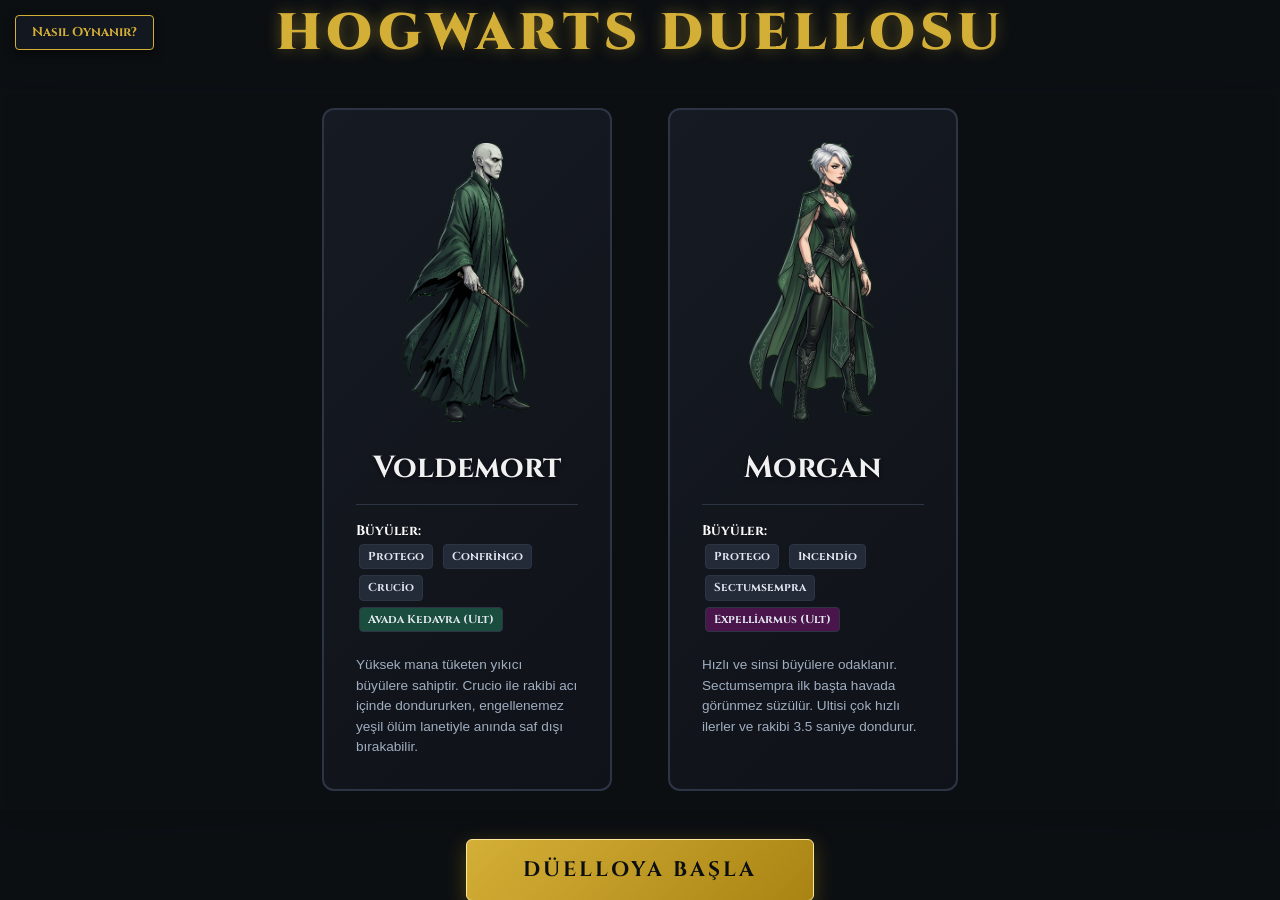
==== commit d20c577b: "Update index.html" ====
--- a/index.html
+++ b/index.html
@@ -4,272 +4,228 @@
     <meta charset="UTF-8">
     <meta name="viewport" content="width=device-width, initial-scale=1.0, maximum-scale=1.0, user-scalable=no">
     <title>Hogwarts Duel - Tekken Style Wizard Fighter</title>
+    
+    <!-- Harici Gelişmiş CSS Dosyasının Yüklenmesi -->
+    <link rel="stylesheet" href="style.css">
+
+    <!-- Sadece Kılavuz Modalı ve Yardım Butonuna Özel Ekstra Tematik Stiller -->
     <style>
-        * {
-            box-sizing: border-box;
-            user-select: none;
-            -webkit-user-select: none;
-        }
-        body, html {
-            margin: 0;
-            padding: 0;
-            width: 100%;
-            height: 100%;
-            overflow: hidden;
-            background-color: #0c0f12;
-            font-family: 'Cinzel', 'Georgia', serif;
-            color: #fff;
-        }
-        #game-container {
-            position: relative;
-            width: 100%;
-            height: 100%;
-            display: flex;
-            justify-content: center;
-            align-items: center;
-        }
-        canvas {
-            display: block;
-            background-color: #111;
-            box-shadow: 0 10px 30px rgba(0,0,0,0.8);
-            max-width: 100%;
-            max-height: 100%;
-            aspect-ratio: 16/9;
-        }
-        /* Character Selection Overlay */
-        #selection-overlay {
+        #help-btn {
+            position: absolute;
+            top: 15px;
+            left: 15px;
+            background: rgba(22, 26, 34, 0.8);
+            border: 1px solid #d4af37;
+            color: #d4af37;
+            font-family: 'Cinzel', serif;
+            font-weight: bold;
+            padding: 8px 16px;
+            font-size: 0.8rem;
+            border-radius: 4px;
+            cursor: pointer;
+            z-index: 20;
+            transition: all 0.2s ease;
+            box-shadow: 0 4px 10px rgba(0,0,0,0.5);
+        }
+        #help-btn:hover {
+            background: #d4af37;
+            color: #0c0f12;
+            box-shadow: 0 0 10px rgba(212, 175, 55, 0.4);
+        }
+        #help-modal {
             position: absolute;
             top: 0;
             left: 0;
             width: 100%;
             height: 100%;
-            background: rgba(12, 15, 18, 0.95);
-            display: flex;
-            flex-direction: column;
-            justify-content: center;
-            align-items: center;
-            z-index: 10;
-            transition: opacity 0.5s ease;
-        }
-        #selection-title {
-            font-size: 3rem;
-            text-transform: uppercase;
-            letter-spacing: 4px;
-            margin-bottom: 2rem;
-            color: #d4af37;
-            text-shadow: 0 0 10px rgba(212,175,55,0.5);
-            text-align: center;
-        }
-        .char-container {
-            display: flex;
-            gap: 3rem;
-            margin-bottom: 3rem;
-        }
-        .char-card {
-            border: 2px solid #334;
-            border-radius: 10px;
-            padding: 1.5rem;
-            width: 280px;
-            background: #161a22;
-            cursor: pointer;
-            text-align: center;
-            transition: all 0.3s ease;
-            position: relative;
-            overflow: hidden;
-        }
-        .char-card:hover {
-            border-color: #d4af37;
-            transform: translateY(-10px);
-            box-shadow: 0 10px 25px rgba(212,175,55,0.2);
-        }
-        .char-card.selected {
-            border-color: #00ffcc;
-            box-shadow: 0 0 20px rgba(0,255,204,0.3);
-        }
-        .char-card img {
-            width: 120px;
-            height: 260px;
-            object-fit: contain;
-            margin-bottom: 1rem;
-            pointer-events: none;
-        }
-        .char-name {
-            font-size: 1.8rem;
-            margin-bottom: 0.5rem;
-            font-weight: bold;
-            color: #eee;
-        }
-        .char-desc {
-            font-size: 0.9rem;
-            color: #8a94a6;
-            line-height: 1.4;
-            text-align: left;
-            margin-top: 0.8rem;
-            border-top: 1px solid #2d3545;
-            padding-top: 0.8rem;
-        }
-        .spell-badge {
-            display: inline-block;
-            background: #232a38;
-            color: #cfd8dc;
-            padding: 2px 6px;
-            border-radius: 4px;
-            font-size: 0.75rem;
-            margin: 2px;
-        }
-        #start-btn {
-            background: linear-gradient(135deg, #d4af37 0%, #aa8413 100%);
-            border: none;
-            color: #0c0f12;
-            font-weight: bold;
-            font-size: 1.4rem;
-            padding: 1rem 3rem;
-            border-radius: 5px;
-            cursor: pointer;
-            text-transform: uppercase;
-            letter-spacing: 2px;
-            transition: all 0.2s ease;
-            box-shadow: 0 5px 15px rgba(170,132,19,0.4);
-        }
-        #start-btn:hover {
-            transform: scale(1.05);
-            box-shadow: 0 8px 20px rgba(170,132,19,0.6);
-        }
-        #start-btn:active {
-            transform: scale(0.98);
-        }
-        /* Mobile Controls */
-        #mobile-controls {
-            position: absolute;
-            bottom: 0;
-            left: 0;
-            width: 100%;
-            height: 200px;
-            display: none; /* Only visible on touch devices */
-            justify-content: space-between;
-            align-items: flex-end;
-            padding: 1rem 2rem;
-            pointer-events: none;
-            z-index: 5;
-        }
-        .dpad, .action-buttons {
-            display: flex;
-            pointer-events: auto;
-        }
-        .dpad {
-            display: grid;
-            grid-template-columns: repeat(3, 60px);
-            grid-template-rows: repeat(3, 60px);
-            gap: 5px;
-        }
-        .btn-ctrl {
-            width: 60px;
-            height: 60px;
-            background: rgba(25a, 35, 45, 0.4);
-            border: 2px solid rgba(255,255,255,0.4);
-            border-radius: 50%;
-            display: flex;
-            justify-content: center;
-            align-items: center;
-            color: #fff;
-            font-weight: bold;
-            font-size: 1.2rem;
-            cursor: pointer;
-            user-select: none;
-            touch-action: manipulation;
-        }
-        .btn-ctrl:active {
-            background: rgba(255,255,255,0.7);
-            color: #000;
-        }
-        .btn-up { grid-column: 2; grid-row: 1; }
-        .btn-left { grid-column: 1; grid-row: 2; }
-        .btn-right { grid-column: 3; grid-row: 2; }
-        .btn-down { grid-column: 2; grid-row: 3; }
-
-        .action-buttons {
-            display: grid;
-            grid-template-columns: repeat(2, 70px);
-            grid-template-rows: repeat(2, 70px);
-            gap: 10px;
-        }
-        .btn-action {
-            width: 70px;
-            height: 70px;
-            background: rgba(212, 175, 55, 0.3);
-            border: 2px solid rgba(212,175,55,0.6);
-            border-radius: 50%;
-            display: flex;
-            flex-direction: column;
-            justify-content: center;
-            align-items: center;
-            color: #fff;
-            font-weight: bold;
-            font-size: 0.8rem;
-            cursor: pointer;
-            touch-action: manipulation;
-        }
-        .btn-action:active {
-            background: rgba(212,175,55,0.8);
-            color: #000;
-        }
-        .btn-ult {
-            background: rgba(255, 51, 51, 0.3);
-            border-color: rgba(255, 51, 51, 0.6);
-        }
-        .btn-ult:active {
-            background: rgba(255, 51, 51, 0.8);
-        }
-
-        /* Screen message */
-        #game-over-screen {
-            position: absolute;
-            top: 0;
-            left: 0;
-            width: 100%;
-            height: 100%;
-            background: rgba(0,0,0,0.85);
+            background: rgba(12, 15, 18, 0.98);
             display: none;
             flex-direction: column;
             justify-content: center;
             align-items: center;
-            z-index: 9;
-        }
-        #game-over-text {
-            font-size: 4rem;
-            color: #ff3333;
+            z-index: 30;
+            padding: 2rem;
+            overflow-y: auto;
+        }
+        .modal-content {
+            background: linear-gradient(135deg, #161a22 0%, #0c0f12 100%);
+            border: 2px solid #d4af37;
+            border-radius: 8px;
+            max-width: 800px;
+            width: 100%;
+            padding: 2rem;
+            box-shadow: 0 10px 30px rgba(0,0,0,0.8);
+            max-height: 90vh;
+            overflow-y: auto;
+        }
+        .modal-title {
+            font-size: 2.2rem;
+            color: #d4af37;
+            text-align: center;
+            margin-bottom: 1.5rem;
             text-transform: uppercase;
-            letter-spacing: 5px;
-            margin-bottom: 2rem;
-            text-shadow: 0 0 20px rgba(255,51,51,0.5);
-            text-align: center;
-        }
-        #restart-btn {
+            border-bottom: 1px solid #2d3545;
+            padding-bottom: 1rem;
+        }
+        .modal-section {
+            margin-bottom: 1.5rem;
+        }
+        .modal-section h3 {
+            color: #ffffff;
+            font-size: 1.2rem;
+            margin-bottom: 0.6rem;
+            border-left: 3px solid #d4af37;
+            padding-left: 10px;
+        }
+        .modal-section p, .modal-section li {
+            font-family: 'Arial', sans-serif;
+            font-size: 0.88rem;
+            color: #a0aec0;
+            line-height: 1.6;
+        }
+        .modal-section ul {
+            padding-left: 20px;
+            margin-top: 5px;
+        }
+        .control-table {
+            width: 100%;
+            border-collapse: collapse;
+            margin-top: 0.5rem;
+            font-family: 'Arial', sans-serif;
+            font-size: 0.85rem;
+        }
+        .control-table th, .control-table td {
+            border: 1px solid #2d3545;
+            padding: 8px 12px;
+            text-align: left;
+        }
+        .control-table th {
+            background: #232a38;
+            color: #fff;
+            font-family: 'Cinzel', serif;
+            font-size: 0.8rem;
+        }
+        .control-table td strong {
+            color: #d4af37;
+        }
+        #close-help-btn {
+            display: block;
+            margin: 1.5rem auto 0 auto;
             background: #fff;
-            color: #000;
+            color: #0c0f12;
             border: none;
-            padding: 1rem 2.5rem;
-            font-size: 1.2rem;
+            padding: 10px 24px;
+            font-family: 'Cinzel', serif;
             font-weight: bold;
+            font-size: 1rem;
+            border-radius: 4px;
             cursor: pointer;
-            text-transform: uppercase;
-            border-radius: 5px;
             transition: all 0.2s ease;
         }
-        #restart-btn:hover {
+        #close-help-btn:hover {
             background: #d4af37;
-            transform: scale(1.05);
+            transform: scale(1.03);
         }
     </style>
 </head>
 <body>
 
 <div id="game-container">
-    <!-- Character Selection Screen -->
+    
+    <!-- Nasıl Oynanır / Kılavuz Butonu -->
+    <button id="help-btn">Nasıl Oynanır?</button>
+
+    <!-- Nasıl Oynanır Modalı (Yardım Penceresi) -->
+    <div id="help-modal">
+        <div class="modal-content">
+            <h2 class="modal-title">DÜELLO KILAVUZU</h2>
+            
+            <div class="modal-section">
+                <h3>Genel Kurallar</h3>
+                <p>
+                    Hogwarts Düellosu, delta-time tabanlı fizik simülasyonuna sahip 2D dövüş oyunudur. Oyundaki amacınız,
+                    zorlu taktiksel yapay zekaya (AI) karşı canınız tükenmeden önce 2 raunt kazanmaktır. Oyunda <strong>Can kazanma mekaniği yoktur</strong>.
+                    Bu yüzden attığınız her adımda savunma zamanlamanız kritik önem taşır.
+                </p>
+            </div>
+
+            <div class="modal-section">
+                <h3>Savaş Kontrolleri (PC)</h3>
+                <table class="control-table">
+                    <thead>
+                        <tr>
+                            <th>Eylem</th>
+                            <th>Klavye Tuşu</th>
+                            <th>Açıklama</th>
+                        </tr>
+                    </thead>
+                    <tbody>
+                        <tr>
+                            <td><strong>Sola Git</strong></td>
+                            <td>A veya Sol Ok</td>
+                            <td>Karakteri sola doğru hareket ettirir.</td>
+                        </tr>
+                        <tr>
+                            <td><strong>Sağa Git</strong></td>
+                            <td>D veya Sağ Ok</td>
+                            <td>Karakteri sağa doğru hareket ettirir.</td>
+                        </tr>
+                        <tr>
+                            <td><strong>Zıpla (Kaçış)</strong></td>
+                            <td>W veya Yukarı Ok</td>
+                            <td>Projektillerin ve yer patlamalarının üzerinden atlamanızı sağlar.</td>
+                        </tr>
+                        <tr>
+                            <td><strong>Eğil (AK Kaçışı)</strong></td>
+                            <td>S veya Aşağı Ok</td>
+                            <td>Hurtbox'ınızı daraltarak Avada Kedavra veya hızlı şimşeklerin üzerinden geçmesini sağlar.</td>
+                        </tr>
+                        <tr>
+                            <td><strong>Protego (Kalkan)</strong></td>
+                            <td>J veya 1 (Basılı Tutulur)</td>
+                            <td>Korunabilir büyüleri hasarsız engeller. Saniyede 36 mana eritir.</td>
+                        </tr>
+                        <tr>
+                            <td><strong>1. Büyü</strong></td>
+                            <td>K veya 2</td>
+                            <td><strong>Voldemort:</strong> Confringo (Patlama) | <strong>Morgan:</strong> Incendio (Alev - Basılı Tutulur)</td>
+                        </tr>
+                        <tr>
+                            <td><strong>2. Büyü</strong></td>
+                            <td>L veya 3</td>
+                            <td><strong>Voldemort:</strong> Crucio (Basılı Tutulur) | <strong>Morgan:</strong> Sectumsempra (Sinsi Kesiş)</td>
+                        </tr>
+                        <tr>
+                            <td><strong>ULTIMATE (Ulti)</strong></td>
+                            <td>I veya 4</td>
+                            <td>%100 Ulti yükünde kullanılabilir. <strong>Voldemort:</strong> Avada Kedavra | <strong>Morgan:</strong> Expelliarmus</td>
+                        </tr>
+                    </tbody>
+                </table>
+            </div>
+
+            <div class="modal-section">
+                <h3>Gelişmiş Dövüş Taktikleri</h3>
+                <ul>
+                    <li><strong>Kalkan Cezalandırma (Shield Baiting):</strong> Yapay zeka kalkan açtığında Voldemort ile kalkanı yok sayan <em>Confringo</em> fırlatın. Morgan ile oynuyorsanız, kalkanı açık tutmanın manayı hızla erittiğini unutmayın; rakibe <em>Incendio</em> püskürterek kalkanını kaldırmaya zorlayın.</li>
+                    <li><strong>Sinsi Sectumsempra:</strong> Sectumsempra büyüsü fırlatıldığında ilk 420 piksel boyunca neredeyse tamamen görünmez uçar. Yapay zekanın Protego zamanlamasını yanıltmak için bu mesafeyi iyi ayarlayın.</li>
+                    <li><strong>Avada Kedavra'dan Kurtulma:</strong> Voldemort'un nihai yeşil şimşeği kalkanla engellenemez. Ancak tam atıldığı saniyede eğilir (S/Aşağı) veya havada zıplıyorsanız (W/Yukarı), şimşek size isabet etmez.</li>
+                    <li><strong>Mana Koruma Kültürü:</strong> Protego'yu sürekli açık tutmak mananızı anında bitirir. Sadece rakip projektil asadan çıkıp size yaklaşırken (çarpmaya yakın) kalkanı açıp kapatarak (*perfect block*) mananızı koruyun.</li>
+                </ul>
+            </div>
+
+            <button id="close-help-btn">Savaş Alanına Dön</button>
+        </div>
+    </div>
+
+    <!-- Karakter Seçim Ekranı (Selection Overlay) -->
     <div id="selection-overlay">
         <h1 id="selection-title">HOGWARTS DUELLOSU</h1>
         <div class="char-container">
+            
+            <!-- Voldemort Seçim Kartı -->
             <div class="char-card" id="card-voldemort">
+                <!-- voldemortstand.png ana dizinde -->
                 <img src="voldemortstand.png" alt="Voldemort">
                 <div class="char-name">Voldemort</div>
                 <div class="char-desc">
@@ -277,12 +233,15 @@
                     <span class="spell-badge">Protego</span>
                     <span class="spell-badge">Confringo</span>
                     <span class="spell-badge">Crucio</span>
-                    <span class="spell-badge" style="background: #1b4d3e;">Avada Kedavra (Ult)</span>
+                    <span class="spell-badge" style="background: var(--voldemort-green);">Avada Kedavra (Ult)</span>
                     <br><br>
-                    Yüksek hasar ve durdurulamaz bir ölüm laneti taşır. Ultisi engellenemez ve anında öldürür fakat dolması zordur.
+                    Yüksek mana tüketen yıkıcı büyülere sahiptir. Crucio ile rakibi acı içinde dondururken, engellenemez yeşil ölüm lanetiyle anında saf dışı bırakabilir.
                 </div>
             </div>
+
+            <!-- Morgan Seçim Kartı -->
             <div class="char-card" id="card-morgan">
+                <!-- morganstand.png ana dizinde -->
                 <img src="morganstand.png" alt="Morgan">
                 <div class="char-name">Morgan</div>
                 <div class="char-desc">
@@ -290,25 +249,28 @@
                     <span class="spell-badge">Protego</span>
                     <span class="spell-badge">Incendio</span>
                     <span class="spell-badge">Sectumsempra</span>
-                    <span class="spell-badge" style="background: #4a154b;">Expelliarmus (Ult)</span>
+                    <span class="spell-badge" style="background: var(--morgan-violet);">Expelliarmus (Ult)</span>
                     <br><br>
-                    Hızlı ve sinsi büyülere sahiptir. Sectumsempra ilk başta görünmezdir. Ultisi çok hızlıdır ve rakibi dondurur (Stun).
+                    Hızlı ve sinsi büyülere odaklanır. Sectumsempra ilk başta havada görünmez süzülür. Ultisi çok hızlı ilerler ve rakibi 3.5 saniye dondurur.
                 </div>
             </div>
+
         </div>
+        
+        <!-- Düelloya Başlatıcı Buton -->
         <button id="start-btn">DÜELLOYA BAŞLA</button>
     </div>
 
-    <!-- Canvas for the game -->
+    <!-- Ana Çizim Ekranı (Canvas) -->
     <canvas id="gameCanvas" width="1280" height="720"></canvas>
 
-    <!-- Game Over Screen -->
+    <!-- Oyun Bitti Ekranı (Game Over Screen) -->
     <div id="game-over-screen">
         <h2 id="game-over-text">DÜELLO BİTTİ</h2>
         <button id="restart-btn">Yeniden Oyna</button>
     </div>
 
-    <!-- Mobile Virtual Gamepad Overlay -->
+    <!-- Mobil Virtual Gamepad Ekranı (Dokunmatik ekranlarda JS tarafından açılır) -->
     <div id="mobile-controls">
         <div class="dpad">
             <div class="btn-ctrl btn-up" id="btn-up">▲</div>
@@ -317,1253 +279,31 @@
             <div class="btn-ctrl btn-down" id="btn-down">▼</div>
         </div>
         <div class="action-buttons">
-            <div class="btn-action" id="btn-sp1"><span>Confringo</span><small>K / 2</small></div>
-            <div class="btn-action" id="btn-sp2"><span>Crucio</span><small>L / 3</small></div>
+            <div class="btn-action" id="btn-sp1"><span>Büyü 1</span><small>K / 2</small></div>
+            <div class="btn-action" id="btn-sp2"><span>Büyü 2</span><small>L / 3</small></div>
             <div class="btn-action" id="btn-prot"><span>Protego</span><small>J / 1</small></div>
             <div class="btn-action btn-ult" id="btn-ult"><span>ULT</span><small>I / 4</small></div>
         </div>
     </div>
 </div>
 
+<!-- Kılavuz Modal Açma/Kapama Scripti -->
 <script>
-// --- AUDIO SYSTEM (Web Audio API Synthesizer) ---
-class AudioController {
-    constructor() {
-        this.ctx = null;
-        this.fireSource = null;
-        this.fireOsc = null;
-        this.fireGain = null;
-    }
-
-    init() {
-        if (!this.ctx) {
-            this.ctx = new (window.AudioContext || window.webkitAudioContext)();
-        }
-        if (this.ctx.state === 'suspended') {
-            this.ctx.resume();
-        }
-    }
-
-    playWalk() {
-        this.init();
-        let osc = this.ctx.createOscillator();
-        let gain = this.ctx.createGain();
-        osc.type = 'triangle';
-        osc.frequency.setValueAtTime(90, this.ctx.currentTime);
-        osc.frequency.exponentialRampToValueAtTime(35, this.ctx.currentTime + 0.12);
-        gain.gain.setValueAtTime(0.12, this.ctx.currentTime);
-        gain.gain.linearRampToValueAtTime(0, this.ctx.currentTime + 0.12);
-        osc.connect(gain);
-        gain.connect(this.ctx.destination);
-        osc.start();
-        osc.stop(this.ctx.currentTime + 0.12);
-    }
-
-    playExplosion() {
-        this.init();
-        let bufferSize = this.ctx.sampleRate * 1.5;
-        let buffer = this.ctx.createBuffer(1, bufferSize, this.ctx.sampleRate);
-        let data = buffer.getChannelData(0);
-        for (let i = 0; i < bufferSize; i++) {
-            data[i] = Math.random() * 2 - 1;
-        }
-        let noise = this.ctx.createBufferSource();
-        noise.buffer = buffer;
-        
-        let filter = this.ctx.createBiquadFilter();
-        filter.type = 'lowpass';
-        filter.frequency.setValueAtTime(250, this.ctx.currentTime);
-        filter.frequency.exponentialRampToValueAtTime(15, this.ctx.currentTime + 1.2);
-        
-        let gain = this.ctx.createGain();
-        gain.gain.setValueAtTime(0.6, this.ctx.currentTime);
-        gain.gain.exponentialRampToValueAtTime(0.01, this.ctx.currentTime + 1.2);
-        
-        noise.connect(filter);
-        filter.connect(gain);
-        gain.connect(this.ctx.destination);
-        noise.start();
-        
-        // Low sine boom
-        let osc = this.ctx.createOscillator();
-        let oscGain = this.ctx.createGain();
-        osc.type = 'sine';
-        osc.frequency.setValueAtTime(110, this.ctx.currentTime);
-        osc.frequency.exponentialRampToValueAtTime(20, this.ctx.currentTime + 0.4);
-        oscGain.gain.setValueAtTime(0.8, this.ctx.currentTime);
-        oscGain.gain.exponentialRampToValueAtTime(0.01, this.ctx.currentTime + 0.4);
-        osc.connect(oscGain);
-        oscGain.connect(this.ctx.destination);
-        osc.start();
-        osc.stop(this.ctx.currentTime + 0.4);
-    }
-
-    playLightning() {
-        this.init();
-        let bufferSize = this.ctx.sampleRate * 1.2;
-        let buffer = this.ctx.createBuffer(1, bufferSize, this.ctx.sampleRate);
-        let data = buffer.getChannelData(0);
-        for (let i = 0; i < bufferSize; i++) {
-            data[i] = Math.random() * 2 - 1;
-        }
-        let noise = this.ctx.createBufferSource();
-        noise.buffer = buffer;
-        
-        let filter = this.ctx.createBiquadFilter();
-        filter.type = 'highpass';
-        filter.frequency.setValueAtTime(1200, this.ctx.currentTime);
-        
-        let gain = this.ctx.createGain();
-        gain.gain.setValueAtTime(0.4, this.ctx.currentTime);
-        gain.gain.exponentialRampToValueAtTime(0.01, this.ctx.currentTime + 1.0);
-        
-        noise.connect(filter);
-        filter.connect(gain);
-        gain.connect(this.ctx.destination);
-        noise.start();
-        
-        // Modulated crackle hum
-        let osc = this.ctx.createOscillator();
-        let oscGain = this.ctx.createGain();
-        osc.type = 'sawtooth';
-        osc.frequency.setValueAtTime(180, this.ctx.currentTime);
-        oscGain.gain.setValueAtTime(0.3, this.ctx.currentTime);
-        oscGain.gain.exponentialRampToValueAtTime(0.01, this.ctx.currentTime + 1.0);
-        osc.connect(oscGain);
-        oscGain.connect(this.ctx.destination);
-        osc.start();
-        osc.stop(this.ctx.currentTime + 1.0);
-    }
-
-    startFlame() {
-        this.init();
-        if (this.fireOsc) return;
-        
-        let bufferSize = this.ctx.sampleRate * 1.0;
-        let buffer = this.ctx.createBuffer(1, bufferSize, this.ctx.sampleRate);
-        let data = buffer.getChannelData(0);
-        for (let i = 0; i < bufferSize; i++) {
-            data[i] = Math.random() * 2 - 1;
-        }
-        
-        this.fireSource = this.ctx.createBufferSource();
-        this.fireSource.buffer = buffer;
-        this.fireSource.loop = true;
-        
-        let filter = this.ctx.createBiquadFilter();
-        filter.type = 'bandpass';
-        filter.frequency.setValueAtTime(320, this.ctx.currentTime);
-        filter.Q.setValueAtTime(2.0, this.ctx.currentTime);
-        
-        this.fireGain = this.ctx.createGain();
-        this.fireGain.gain.setValueAtTime(0.3, this.ctx.currentTime);
-        
-        this.fireSource.connect(filter);
-        filter.connect(this.fireGain);
-        this.fireGain.connect(this.ctx.destination);
-        
-        this.fireSource.start();
-        
-        // Tremolo roar
-        this.fireOsc = this.ctx.createOscillator();
-        let lfoGain = this.ctx.createGain();
-        this.fireOsc.frequency.setValueAtTime(15, this.ctx.currentTime);
-        lfoGain.gain.setValueAtTime(80, this.ctx.currentTime);
-        this.fireOsc.connect(lfoGain);
-        lfoGain.connect(filter.frequency);
-        this.fireOsc.start();
-    }
-
-    stopFlame() {
-        if (this.fireSource) {
-            try { this.fireSource.stop(); } catch(e){}
-            this.fireSource = null;
-        }
-        if (this.fireOsc) {
-            try { this.fireOsc.stop(); } catch(e){}
-            this.fireOsc = null;
-        }
-        this.fireGain = null;
-    }
-
-    playScream(isMorgan) {
-        this.init();
-        let osc = this.ctx.createOscillator();
-        let osc2 = this.ctx.createOscillator();
-        let gain = this.ctx.createGain();
-        let filter = this.ctx.createBiquadFilter();
-        
-        let baseFreq = isMorgan ? 780 : 380;
-        osc.type = 'sawtooth';
-        osc.frequency.setValueAtTime(baseFreq, this.ctx.currentTime);
-        
-        let lfo = this.ctx.createOscillator();
-        let lfoGain = this.ctx.createGain();
-        lfo.frequency.setValueAtTime(40, this.ctx.currentTime); // Fast crackling tremolo
-        lfoGain.gain.setValueAtTime(120, this.ctx.currentTime);
-        lfo.connect(lfoGain);
-        lfoGain.connect(osc.frequency);
-        lfo.start();
-        
-        osc2.type = 'square';
-        osc2.frequency.setValueAtTime(baseFreq * 1.8, this.ctx.currentTime);
-        lfoGain.connect(osc2.frequency);
-        osc2.start();
-        
-        gain.gain.setValueAtTime(0.35, this.ctx.currentTime);
-        gain.gain.exponentialRampToValueAtTime(0.01, this.ctx.currentTime + 1.1);
-        
-        filter.type = 'bandpass';
-        filter.frequency.setValueAtTime(1200, this.ctx.currentTime);
-        filter.Q.setValueAtTime(1.5, this.ctx.currentTime);
-        
-        osc.connect(filter);
-        osc2.connect(filter);
-        filter.connect(gain);
-        gain.connect(this.ctx.destination);
-        
-        osc.start();
-        osc2.start();
-        osc.stop(this.ctx.currentTime + 1.1);
-        osc2.stop(this.ctx.currentTime + 1.1);
-        lfo.stop(this.ctx.currentTime + 1.1);
-    }
-}
-
-const audio = new AudioController();
-
-// --- IMAGE LOADER & NEW ASSET MAPPING ---
-const assets = {
-    bg: new Image(),
-    voldemort_idle: new Image(),
-    voldemort_attack: [],
-    voldemort_walk: [],
-    morgan_idle: new Image(),
-    morgan_attack: [],
-    morgan_walk: [],
-    protego: new Image(),
-    blood: new Image(),
-    avadakedavra: new Image(),
-    confringo_proj: [],
-    confringo_exp: [],
-    incendio: [],
-    crucio: new Image(),
-    expelliarmus: new Image(),
-    sectumsempra: new Image()
-};
-
-// Map real user filenames
-assets.bg.src = 'arkaplan.png';
-assets.voldemort_idle.src = 'voldemortstand.png';
-
-// Voldemort attacks (3 frames)
-for (let i = 1; i <= 3; i++) {
-    let img = new Image();
-    img.src = `voldemortattack${i}.png`;
-    assets.voldemort_attack.push(img);
-}
-
-// Voldemort walks (7 frames)
-for (let i = 1; i <= 7; i++) {
-    let img = new Image();
-    img.src = `voldemortwalk${i}.png`;
-    assets.voldemort_walk.push(img);
-}
-
-assets.morgan_idle.src = 'morganstand.png';
-
-// Morgan attacks (3 frames)
-for (let i = 1; i <= 3; i++) {
-    let img = new Image();
-    img.src = `morganattack${i}.png`;
-    assets.morgan_attack.push(img);
-}
-
-// Morgan walks (7 frames)
-for (let i = 1; i <= 7; i++) {
-    let img = new Image();
-    img.src = `morganwalk${i}.png`;
-    assets.morgan_walk.push(img);
-}
-
-// Spells & VFX
-assets.protego.src = 'protego.png';
-assets.blood.src = 'sectumsemprablood.png';
-assets.avadakedavra.src = 'avadakedavra.png';
-
-// Confringo Projectiles (1-2) & Explosion (3-4)
-assets.confringo_proj.push(Object.assign(new Image(), { src: 'confringo1.png' }));
-assets.confringo_proj.push(Object.assign(new Image(), { src: 'confringo2.png' }));
-assets.confringo_exp.push(Object.assign(new Image(), { src: 'confringo3.png' }));
-assets.confringo_exp.push(Object.assign(new Image(), { src: 'confringo4.png' }));
-
-// Incendio Fire Streams (1-3)
-assets.incendio.push(Object.assign(new Image(), { src: 'incendio1.png' }));
-assets.incendio.push(Object.assign(new Image(), { src: 'incendio2.png' }));
-assets.incendio.push(Object.assign(new Image(), { src: 'incendio3.png' }));
-
-assets.crucio.src = 'crucio.png';
-assets.expelliarmus.src = 'expelliarmus.png';
-assets.sectumsempra.src = 'sectumsempra.png';
-
-// --- GAME LOGIC ENGINE ---
-const canvas = document.getElementById('gameCanvas');
-const ctx = canvas.getContext('2d');
-
-const GAME_WIDTH = 1280;
-const GAME_HEIGHT = 720;
-const FLOOR_Y = 600;
-
-let playerChar = 'voldemort'; 
-let p1 = null;
-let p2 = null;
-let entities = [];
-let particles = [];
-let gameRunning = false;
-
-class SpeechBubble {
-    constructor(text, x, y) {
-        this.text = text;
-        this.x = x;
-        this.y = y;
-        this.timer = 50; 
-    }
-    update(x, y) {
-        this.x = x;
-        this.y = y;
-        this.timer--;
-    }
-    draw() {
-        ctx.save();
-        ctx.font = 'bold 16px Arial';
-        const metrics = ctx.measureText(this.text);
-        const w = metrics.width + 16;
-        const h = 26;
-        const rx = this.x - w / 2;
-        const ry = this.y - 45 - h;
-        
-        ctx.fillStyle = 'rgba(0,0,0,0.85)';
-        ctx.strokeStyle = '#d4af37';
-        ctx.lineWidth = 1.5;
-        ctx.beginPath();
-        ctx.roundRect(rx, ry, w, h, 6);
-        ctx.fill();
-        ctx.stroke();
-
-        ctx.fillStyle = '#d4af37';
-        ctx.beginPath();
-        ctx.moveTo(this.x - 6, ry + h);
-        ctx.lineTo(this.x + 6, ry + h);
-        ctx.lineTo(this.x, ry + h + 6);
-        ctx.fill();
-
-        ctx.fillStyle = '#fff';
-        ctx.textAlign = 'center';
-        ctx.textBaseline = 'middle';
-        ctx.fillText(this.text, this.x, ry + h / 2 + 1);
-        ctx.restore();
-    }
-}
-
-class Character {
-    constructor(type, isPlayer, startX) {
-        this.type = type; 
-        this.isPlayer = isPlayer;
-        this.x = startX;
-        this.y = FLOOR_Y;
-        this.vx = 0;
-        this.vy = 0;
-        this.width = 130;
-        this.height = 280;
-        
-        this.hp = 100;
-        this.mana = 100;
-        this.ultCharge = 0; 
-
-        this.facingRight = isPlayer;
-        this.isGrounded = true;
-        this.isDucking = false;
-        this.state = 'idle'; 
-        
-        this.animTimer = 0;
-        this.walkCycleIndex = 0;
-
-        this.castTimer = 0;
-        this.painTimer = 0;
-        this.stunTimer = 0;
-        this.shieldActive = false;
-        
-        this.channelingSpell = null; 
-        this.channelTarget = null;
-
-        this.bubble = null;
-        
-        this.burnStacks = 0;
-        this.burnTimer = 0;
-    }
-
-    say(text) {
-        this.bubble = new SpeechBubble(text, this.x, this.y - this.height);
-    }
-
-    takeDamage(amount, bypassShield = false) {
-        if (this.state === 'dead') return;
-        
-        if (this.shieldActive && !bypassShield) {
-            return;
-        }
-
-        this.hp = Math.max(0, this.hp - amount);
-        
-        if (this.channelingSpell) {
-            this.stopChannel();
-        }
-
-        if (this.hp <= 0) {
-            this.state = 'dead';
-            this.vx = 0;
-            this.vy = 0;
-        } else {
-            this.state = 'pain';
-            this.painTimer = 18; 
-        }
-    }
-
-    addBurnStack() {
-        if (this.burnStacks < 5) this.burnStacks++;
-        this.burnTimer = 150; 
-    }
-
-    stopChannel() {
-        this.channelingSpell = null;
-        if (this.type === 'morgan') {
-            audio.stopFlame();
-        }
-    }
-
-    update(opponent) {
-        this.ultCharge = Math.min(100, this.ultCharge);
-        this.facingRight = (opponent.x > this.x);
-
-        if (this.stunTimer > 0) {
-            this.stunTimer--;
-            this.state = 'stun';
-            this.vx = 0;
-            this.shieldActive = false;
-            this.stopChannel();
-        }
-
-        if (this.state === 'pain') {
-            this.painTimer--;
-            this.vx = 0;
-            if (this.painTimer <= 0) {
-                this.state = 'idle';
-            }
-        }
-
-        if (this.burnStacks > 0) {
-            this.burnTimer--;
-            if (this.burnTimer % 30 === 0) { 
-                this.hp = Math.max(0, this.hp - (this.burnStacks * 0.8));
-                spawnSplashParticles(this.x, this.y - 120, 'orange', 3);
-            }
-            if (this.burnTimer <= 0) {
-                this.burnStacks = 0;
-            }
-        }
-
-        if (this.state !== 'dead') {
-            let regenRate = 0.15; 
-            if (this.shieldActive) {
-                regenRate = -0.6; 
-            }
-            this.mana = Math.min(100, Math.max(0, this.mana + regenRate));
-            
-            if (this.mana <= 0 && this.shieldActive) {
-                this.shieldActive = false;
-            }
-        }
-
-        if (this.shieldActive) {
-            this.vx = 0;
-            this.state = 'cast';
-        }
-
-        if (!this.isGrounded) {
-            this.vy += 0.8; 
-            this.y += this.vy;
-            if (this.y >= FLOOR_Y) {
-                this.y = FLOOR_Y;
-                this.vy = 0;
-                this.isGrounded = true;
-            }
-        }
-
-        this.x += this.vx;
-        this.x = Math.max(80, Math.min(GAME_WIDTH - 80, this.x));
-
-        if (this.state !== 'pain' && this.state !== 'dead' && this.state !== 'stun') {
-            if (this.shieldActive || this.channelingSpell) {
-                this.state = 'cast';
-            } else if (Math.abs(this.vx) > 0.1) {
-                this.state = 'walk';
-            } else {
-                this.state = 'idle';
-            }
-        }
-
-        if (this.bubble) {
-            this.bubble.update(this.x, this.y - this.height);
-            if (this.bubble.timer <= 0) {
-                this.bubble = null;
-            }
-        }
-
-        if (this.state === 'walk') {
-            this.animTimer++;
-            if (this.animTimer % 8 === 0) { 
-                audio.playWalk();
-                this.walkCycleIndex = (this.walkCycleIndex + 1) % 7;
-            }
-        }
-
-        if (this.channelingSpell) {
-            this.vx = 0;
-            if (this.type === 'voldemort' && this.channelingSpell === 'crucio') {
-                this.mana -= 0.7; 
-                if (this.mana <= 1) this.stopChannel();
-                
-                if (Math.abs(this.x - opponent.x) < 800 && !opponent.shieldActive) {
-                    opponent.takeDamage(0.3, false);
-                    opponent.stunTimer = 3; 
-                    if (Math.random() < 0.15) {
-                        audio.playScream(opponent.type === 'morgan');
-                    }
-                    spawnSplashParticles(opponent.x, opponent.y - 120, 'violet', 2);
-                }
-            } else if (this.type === 'morgan' && this.channelingSpell === 'incendio') {
-                this.mana -= 0.35; 
-                if (this.mana <= 1) this.stopChannel();
-                
-                if (Math.abs(this.x - opponent.x) < 700) {
-                    if (opponent.shieldActive) {
-                        // Shield blocks impact and DoT
-                    } else {
-                        opponent.takeDamage(0.12, false);
-                        opponent.addBurnStack();
-                        spawnSplashParticles(opponent.x, opponent.y - 120, 'orange', 3);
-                    }
-                }
-            }
-        }
-    }
-
-    draw() {
-        ctx.save();
-        let mustFlip = !this.facingRight;
-        let img = assets.voldemort_idle;
-        
-        if (this.type === 'voldemort') {
-            if (this.state === 'dead') {
-                img = assets.voldemort_walk[0]; 
-            } else if (this.state === 'pain') {
-                img = assets.voldemort_walk[3];
-            } else if (this.state === 'cast') {
-                this.animTimer++;
-                // Slowly cycle attack images (1 to 3)
-                let attackIndex = Math.floor(this.animTimer / 10) % 3;
-                img = assets.voldemort_attack[attackIndex];
-            } else if (this.state === 'walk') {
-                img = assets.voldemort_walk[this.walkCycleIndex % assets.voldemort_walk.length];
-            } else {
-                img = assets.voldemort_idle;
-            }
-        } else { // Morgan
-            if (this.state === 'dead') {
-                img = assets.morgan_walk[0];
-            } else if (this.state === 'pain') {
-                img = assets.morgan_walk[3];
-            } else if (this.state === 'cast') {
-                this.animTimer++;
-                let attackIndex = Math.floor(this.animTimer / 10) % 3;
-                img = assets.morgan_attack[attackIndex];
-            } else if (this.state === 'walk') {
-                img = assets.morgan_walk[this.walkCycleIndex % assets.morgan_walk.length];
-            } else {
-                img = assets.morgan_idle;
-            }
-        }
-
-        let aspect = img.width / img.height;
-        let drawH = this.height;
-        let drawW = drawH * aspect;
-        
-        let dx = this.x - drawW / 2;
-        let dy = this.y - drawH;
-
-        if (this.state === 'dead') {
-            ctx.translate(this.x, this.y);
-            ctx.rotate(mustFlip ? -Math.PI/2 : Math.PI/2);
-            ctx.drawImage(img, -drawW/2, -drawH, drawW, drawH);
-            ctx.restore();
-            return;
-        }
-
-        if (mustFlip) {
-            ctx.scale(-1, 1);
-            dx = -this.x - drawW / 2;
-        }
-
-        ctx.drawImage(img, dx, dy, drawW, drawH);
-        ctx.restore();
-
-        // Draw pulsing Protego Shield Dome
-        if (this.shieldActive) {
-            ctx.save();
-            let pulse = 1 + Math.sin(Date.now() / 100) * 0.05;
-            let pSize = 340 * pulse;
-            let px = this.x - pSize / 2;
-            let py = this.y - pSize / 2 - 120;
-            ctx.globalAlpha = 0.85;
-            ctx.drawImage(assets.protego, px, py, pSize, pSize);
-            ctx.restore();
-        }
-
-        if (this.bubble) {
-            this.bubble.draw();
-        }
-    }
-}
-
-// Spell Projectiles
-class Projectile {
-    constructor(x, y, vx, owner, type) {
-        this.x = x;
-        this.y = y;
-        this.vx = vx;
-        this.owner = owner;
-        this.type = type; 
-        this.width = 70;
-        this.height = 40;
-        this.active = true;
-        this.distanceTravelled = 0;
-    }
-
-    update(target) {
-        this.x += this.vx;
-        this.distanceTravelled += Math.abs(this.vx);
-
-        if (this.x < 0 || this.x > GAME_WIDTH) {
-            this.active = false;
-        }
-
-        let dist = Math.abs(this.x - target.x);
-        if (dist < 50 && Math.abs(this.y - (target.y - 120)) < 130) {
-            this.hit(target);
-        }
-    }
-
-    hit(target) {
-        this.active = false;
-        
-        if (this.type === 'confringo') {
-            audio.playExplosion();
-            target.takeDamage(18, true);
-            entities.push(new ExplosionEffect(this.x, this.y));
-            this.owner.ultCharge += 15; 
-        } 
-        else if (this.type === 'sectumsempra') {
-            if (target.shieldActive) {
-                spawnSplashParticles(this.x, this.y, 'blue', 10);
-            } else {
-                target.takeDamage(24, false);
-                entities.push(new BloodOverlay(target));
-                this.owner.ultCharge += 20;
-            }
-        }
-        else if (this.type === 'expelliarmus') {
-            if (target.shieldActive) {
-                spawnSplashParticles(this.x, this.y, 'blue', 15);
-            } else {
-                target.takeDamage(12, false);
-                target.stunTimer = 210; 
-                audio.playLightning();
-                spawnSplashParticles(this.x, this.y, 'magenta', 20);
-            }
-        }
-    }
-
-    draw() {
-        ctx.save();
-        let img = assets.confringo_proj[0];
-        let isFlipped = this.vx < 0;
-
-        if (this.type === 'confringo') {
-            // Animate Confringo projectile frame (1-2)
-            img = assets.confringo_proj[Math.floor(Date.now() / 100) % 2];
-        } else if (this.type === 'sectumsempra') {
-            if (this.distanceTravelled < 420) {
-                ctx.globalAlpha = 0.05; 
-            }
-            img = assets.sectumsempra; 
-        } else if (this.type === 'expelliarmus') {
-            img = assets.expelliarmus;
-        }
-
-        if (isFlipped) {
-            ctx.scale(-1, 1);
-            ctx.drawImage(img, -this.x - this.width/2, this.y - this.height/2, this.width, this.height);
-        } else {
-            ctx.drawImage(img, this.x - this.width/2, this.y - this.height/2, this.width, this.height);
-        }
-        ctx.restore();
-    }
-}
-
-// Visual Explosion Effect Class
-class ExplosionEffect {
-    constructor(x, y) {
-        this.x = x;
-        this.y = y;
-        this.timer = 24; 
-        this.size = 180;
-    }
-    update() { this.timer--; }
-    draw() {
-        ctx.save();
-        ctx.globalAlpha = this.timer / 24;
-        // Cycle between explosion frames (3-4)
-        let img = (this.timer > 12) ? assets.confringo_exp[0] : assets.confringo_exp[1];
-        ctx.drawImage(img, this.x - this.size/2, this.y - this.size/2, this.size, this.size);
-        ctx.restore();
-    }
-}
-
-// Sectumsempra Blood Splatter Overlay
-class BloodOverlay {
-    constructor(target) {
-        this.target = target;
-        this.timer = 60;
-    }
-    update() {
-        this.timer--;
-    }
-    draw() {
-        ctx.save();
-        ctx.globalAlpha = Math.min(1.0, this.timer / 15);
-        let size = 260;
-        ctx.drawImage(assets.blood, this.target.x - size/2, this.target.y - 200, size, size);
-        ctx.restore();
-    }
-}
-
-// Interactive Particles
-class Particle {
-    constructor(x, y, color) {
-        this.x = x;
-        this.y = y;
-        this.vx = (Math.random() * 2 - 1) * 3;
-        this.vy = (Math.random() * 2 - 1) * 3;
-        this.color = color;
-        this.life = 20 + Math.random() * 20;
-    }
-    update() {
-        this.x += this.vx;
-        this.y += this.vy;
-        this.life--;
-    }
-    draw() {
-        ctx.save();
-        ctx.fillStyle = this.color;
-        ctx.globalAlpha = this.life / 40;
-        ctx.beginPath();
-        ctx.arc(this.x, this.y, 3 + Math.random() * 3, 0, Math.PI * 2);
-        ctx.fill();
-        ctx.restore();
-    }
-}
-
-function spawnSplashParticles(x, y, color, count) {
-    for (let i = 0; i < count; i++) {
-        particles.push(new Particle(x, y, color));
-    }
-}
-
-// Game Controllers & Input Bindings
-const keys = {};
-window.addEventListener('keydown', e => {
-    keys[e.key.toLowerCase()] = true;
-    audio.init();
-
-    if (gameRunning && p1.state !== 'dead' && p1.state !== 'stun' && p1.state !== 'pain') {
-        if (e.key === '2' || e.key.toLowerCase() === 'k') {
-            castSpell(p1, p2, 1);
-        }
-        if (e.key === '3' || e.key.toLowerCase() === 'l') {
-            castSpell(p1, p2, 2);
-        }
-        if (e.key === '4' || e.key.toLowerCase() === 'i') {
-            castSpell(p1, p2, 3);
-        }
-    }
-});
-
-window.addEventListener('keyup', e => {
-    keys[e.key.toLowerCase()] = false;
-    
-    if (gameRunning && p1) {
-        if (e.key === '1' || e.key.toLowerCase() === 'j') {
-            p1.shieldActive = false;
-        }
-        if (p1.type === 'voldemort' && (e.key === '3' || e.key.toLowerCase() === 'l')) {
-            if (p1.channelingSpell === 'crucio') p1.stopChannel();
-        }
-        if (p1.type === 'morgan' && (e.key === '2' || e.key.toLowerCase() === 'k')) {
-            if (p1.channelingSpell === 'incendio') p1.stopChannel();
-        }
-    }
-});
-
-function castSpell(caster, target, index) {
-    if (caster.state === 'dead' || caster.state === 'stun' || caster.state === 'pain') return;
-
-    if (caster.type === 'voldemort') {
-        if (index === 1) { // Confringo
-            if (caster.mana >= 25) {
-                caster.mana -= 25;
-                caster.say("Confringo!");
-                let dir = caster.facingRight ? 1 : -1;
-                entities.push(new Projectile(caster.x + dir * 60, caster.y - 140, dir * 14, caster, 'confringo'));
-            }
-        } 
-        else if (index === 2) { // Crucio (Channel)
-            if (caster.mana >= 30) {
-                caster.say("Crucio!");
-                caster.channelingSpell = 'crucio';
-                audio.playLightning();
-            }
-        }
-        else if (index === 3) { // Avada Kedavra (Ult)
-            if (caster.ultCharge >= 100) {
-                caster.ultCharge = 0;
-                caster.say("Avada Kedavra!");
-                audio.playLightning();
-                
-                let dir = caster.facingRight ? 1 : -1;
-                let isHit = true;
-                if (target.isDucking) isHit = false;
-                if (target.y < FLOOR_Y - 50) isHit = false; 
-
-                entities.push({
-                    type: 'avada_beam',
-                    startX: caster.x + dir * 60,
-                    startY: caster.y - 140,
-                    endX: isHit ? target.x : (caster.facingRight ? GAME_WIDTH : 0),
-                    endY: caster.y - 140,
-                    timer: 20
-                });
-
-                if (isHit) {
-                    target.takeDamage(9999, true); 
-                }
-            }
-        }
-    } 
-    else { // Morgan
-        if (index === 1) { // Incendio (Channel)
-            if (caster.mana >= 20) {
-                caster.say("Incendio!");
-                caster.channelingSpell = 'incendio';
-                audio.startFlame();
-            }
-        }
-        else if (index === 2) { // Sectumsempra
-            if (caster.mana >= 20) {
-                caster.mana -= 20;
-                caster.say("Sectumsempra!");
-                let dir = caster.facingRight ? 1 : -1;
-                entities.push(new Projectile(caster.x + dir * 60, caster.y - 140, dir * 21, caster, 'sectumsempra'));
-            }
-        }
-        else if (index === 3) { // Expelliarmus (Ult)
-            if (caster.ultCharge >= 100) {
-                caster.ultCharge = 0;
-                caster.say("Expelliarmus!");
-                let dir = caster.facingRight ? 1 : -1;
-                entities.push(new Projectile(caster.x + dir * 60, caster.y - 140, dir * 25, caster, 'expelliarmus'));
-            }
-        }
-    }
-}
-
-// --- HARD AI TACTICS (Zor Yapay Zeka) ---
-function handleAI(ai, player) {
-    if (ai.state === 'dead' || ai.state === 'pain' || ai.state === 'stun') return;
-
-    let incomingProj = entities.find(e => e instanceof Projectile && e.owner === player);
-    
-    if (incomingProj) {
-        let dist = Math.abs(incomingProj.x - ai.x);
-        
-        if (incomingProj.type !== 'confringo') {
-            if (dist < 320 && ai.mana > 15 && !ai.shieldActive) {
-                ai.shieldActive = true;
-            }
-        } else {
-            if (dist < 400) {
-                if (Math.random() < 0.6) {
-                    ai.vx = ai.facingRight ? -4.5 : 4.5; 
-                } else if (ai.isGrounded) {
-                    ai.vy = -16; 
-                    ai.isGrounded = false;
-                }
-            }
-        }
-    } else {
-        if (ai.shieldActive) {
-            ai.shieldActive = false;
-        }
-    }
-
-    let distToPlayer = Math.abs(ai.x - player.x);
-    
-    if (ai.channelingSpell) {
-        return;
-    }
-
-    if (ai.mana < 30) {
-        ai.vx = ai.facingRight ? -3 : 3;
-    } else {
-        if (distToPlayer > 550) {
-            ai.vx = ai.facingRight ? 3.5 : -3.5;
-        } else if (distToPlayer < 250) {
-            ai.vx = ai.facingRight ? -3.5 : 3.5;
-        } else {
-            ai.vx = 0; 
-            
-            if (Math.random() < 0.015) {
-                if (ai.type === 'voldemort') {
-                    if (ai.ultCharge >= 100) {
-                        castSpell(ai, player, 3); 
-                    } else if (Math.random() < 0.5) {
-                        castSpell(ai, player, 1); 
-                    } else {
-                        castSpell(ai, player, 2); 
-                    }
-                } else {
-                    if (ai.ultCharge >= 100) {
-                        castSpell(ai, player, 3); 
-                    } else if (Math.random() < 0.6) {
-                        castSpell(ai, player, 2); 
-                    } else {
-                        castSpell(ai, player, 1); 
-                    }
-                }
-            }
-        }
-    }
-}
-
-function update() {
-    if (!gameRunning) return;
-
-    if (p1.state !== 'dead' && p1.state !== 'stun' && p1.state !== 'pain') {
-        p1.vx = 0;
-        
-        if (keys['a'] || keys['arrowleft']) {
-            p1.vx = -5;
-        }
-        if (keys['d'] || keys['arrowright']) {
-            p1.vx = 5;
-        }
-
-        if ((keys['w'] || keys['arrowup']) && p1.isGrounded) {
-            p1.vy = -15;
-            p1.isGrounded = false;
-        }
-
-        p1.isDucking = keys['s'] || keys['arrowdown'];
-
-        if (keys['j'] || keys['1']) {
-            if (p1.mana > 5) p1.shieldActive = true;
-        } else {
-            p1.shieldActive = false;
-        }
-    }
-
-    p1.update(p2);
-    p2.update(p1);
-
-    handleAI(p2, p1);
-
-    for (let i = entities.length - 1; i >= 0; i--) {
-        let ent = entities[i];
-        
-        if (ent.type === 'avada_beam') {
-            ent.timer--;
-            if (ent.timer <= 0) entities.splice(i, 1);
-            continue;
-        }
-
-        ent.update(ent.owner === p1 ? p2 : p1);
-        if (!ent.active && ent.timer === undefined) {
-            entities.splice(i, 1);
-        } else if (ent.timer !== undefined && ent.timer <= 0) {
-            entities.splice(i, 1);
-        }
-    }
-
-    for (let i = particles.length - 1; i >= 0; i--) {
-        let pt = particles[i];
-        pt.update();
-        if (pt.life <= 0) particles.splice(i, 1);
-    }
-
-    if (p1.state === 'dead' || p2.state === 'dead') {
-        setTimeout(() => {
-            gameRunning = false;
-            document.getElementById('game-over-screen').style.display = 'flex';
-            document.getElementById('game-over-text').innerText = p1.state === 'dead' ? 'YENİLDİNİZ' : 'KAZANDINIZ!';
-        }, 1200);
-    }
-}
-
-function render() {
-    ctx.clearRect(0, 0, GAME_WIDTH, GAME_HEIGHT);
-
-    ctx.drawImage(assets.bg, 0, 0, GAME_WIDTH, GAME_HEIGHT);
-
-    entities.forEach(ent => {
-        if (ent.type === 'avada_beam') {
-            ctx.save();
-            let angle = Math.atan2(ent.endY - ent.startY, ent.endX - ent.startX);
-            let dist = Math.hypot(ent.endX - ent.startX, ent.endY - ent.startY);
-            ctx.translate(ent.startX, ent.startY);
-            ctx.rotate(angle);
-            
-            // Scaled lightning bolt width jitter
-            let scaleY = 1 + (Math.random() * 0.3 - 0.15);
-            ctx.globalAlpha = ent.timer / 20;
-            ctx.drawImage(assets.avadakedavra, 0, -60 * scaleY, dist, 120 * scaleY);
-            ctx.restore();
-        } else {
-            ent.draw();
-        }
+    const helpBtn = document.getElementById('help-btn');
+    const helpModal = document.getElementById('help-modal');
+    const closeHelpBtn = document.getElementById('close-help-btn');
+
+    helpBtn.addEventListener('click', () => {
+        helpModal.style.display = 'flex';
     });
 
-    p1.draw();
-    p2.draw();
-
-    drawContinuousBeams();
-
-    particles.forEach(pt => pt.draw());
-
-    drawHUD();
-}
-
-function drawContinuousBeams() {
-    [p1, p2].forEach(caster => {
-        if (!caster.channelingSpell) return;
-        let opponent = (caster === p1) ? p2 : p1;
-        
-        let startX = caster.x + (caster.facingRight ? 50 : -50);
-        let startY = caster.y - 140;
-        let targetX = opponent.x;
-        let targetY = opponent.y - 120;
-        
-        ctx.save();
-        if (caster.type === 'voldemort' && caster.channelingSpell === 'crucio') {
-            // Spinning Crucio Vortex at Voldemort's hand
-            let swirlSize = 130;
-            ctx.save();
-            ctx.translate(startX, startY);
-            ctx.rotate((Date.now() / 150) % (Math.PI * 2)); 
-            ctx.drawImage(assets.crucio, -swirlSize/2, -swirlSize/2, swirlSize, swirlSize);
-            ctx.restore();
-
-            // Zig zag lightning beam connecting vortex to target
-            ctx.strokeStyle = '#bf55ec';
-            ctx.lineWidth = 4 + Math.random() * 4;
-            ctx.shadowColor = '#bf55ec';
-            ctx.shadowBlur = 15;
-            ctx.beginPath();
-            ctx.moveTo(startX, startY);
-            
-            let steps = 10;
-            for (let i = 1; i <= steps; i++) {
-                let px = startX + (targetX - startX) * (i / steps);
-                let py = startY + (targetY - startY) * (i / steps);
-                if (i < steps) {
-                    px += (Math.random() * 2 - 1) * 15;
-                    py += (Math.random() * 2 - 1) * 15;
-                }
-                ctx.lineTo(px, py);
-            }
-            ctx.stroke();
-        } 
-        else if (caster.type === 'morgan' && caster.channelingSpell === 'incendio') {
-            // Continuous flickering Incendio flame stream
-            let flameImg = assets.incendio[Math.floor(Date.now() / 100) % 3];
-            let angle = Math.atan2(targetY - startY, targetX - startX);
-            let dist = Math.hypot(targetX - startX, targetY - startY);
-            
-            ctx.save();
-            ctx.translate(startX, startY);
-            ctx.rotate(angle);
-            ctx.drawImage(flameImg, 0, -55, dist, 110);
-            ctx.restore();
-
-            if (Math.random() < 0.4) {
-                spawnSplashParticles(targetX, targetY, 'orange', 2);
-            }
-        }
-        ctx.restore();
+    closeHelpBtn.addEventListener('click', () => {
+        helpModal.style.display = 'none';
     });
-}
-
-function drawHUD() {
-    drawBar(50, 40, 300, 24, p1.hp / 100, '#ff3333', '#550000', 'CAN');
-    drawBar(50, 75, 220, 14, p1.mana / 100, '#3399ff', '#002255', 'MANA');
-    drawBar(50, 100, 220, 10, p1.ultCharge / 100, '#ffcc00', '#554400', 'ULTIMATE');
-
-    ctx.fillStyle = '#fff';
-    ctx.font = 'bold 22px Cinzel';
-    ctx.fillText(p1.type.toUpperCase() + " (SEN)", 50, 30);
-
-    drawBar(930, 40, 300, 24, p2.hp / 100, '#ff3333', '#550000', 'CAN', true);
-    drawBar(1010, 75, 220, 14, p2.mana / 100, '#3399ff', '#002255', 'MANA', true);
-    drawBar(1010, 100, 220, 10, p2.ultCharge / 100, '#ffcc00', '#554400', 'ULTIMATE', true);
-
-    ctx.fillStyle = '#fff';
-    ctx.font = 'bold 22px Cinzel';
-    ctx.textAlign = 'right';
-    ctx.fillText(p2.type.toUpperCase() + " (AI)", 1230, 30);
-    ctx.textAlign = 'left'; 
-}
-
-function drawBar(x, y, w, h, pct, fgColor, bgColor, label, alignRight = false) {
-    ctx.save();
-    
-    let drawX = x;
-    if (alignRight) {
-        drawX = 1280 - x - w;
-    }
-
-    ctx.fillStyle = bgColor;
-    ctx.fillRect(drawX, y, w, h);
-
-    ctx.fillStyle = fgColor;
-    ctx.fillRect(drawX, y, w * pct, h);
-
-    ctx.strokeStyle = '#444';
-    ctx.lineWidth = 1.5;
-    ctx.strokeRect(drawX, y, w, h);
-
-    ctx.fillStyle = '#fff';
-    ctx.font = 'bold 10px Arial';
-    ctx.textBaseline = 'middle';
-    if (alignRight) {
-        ctx.textAlign = 'right';
-        ctx.fillText(label, drawX - 10, y + h/2);
-    } else {
-        ctx.textAlign = 'left';
-        ctx.fillText(label, drawX + w + 10, y + h/2);
-    }
-    ctx.restore();
-}
-
-function tick() {
-    update();
-    render();
-    requestAnimationFrame(tick);
-}
-
-if ('ontouchstart' in window) {
-    document.getElementById('mobile-controls').style.display = 'flex';
-    setupTouchListeners();
-}
-
-function setupTouchListeners() {
-    const bindTouch = (id, key) => {
-        let el = document.getElementById(id);
-        el.addEventListener('touchstart', (e) => {
-            e.preventDefault();
-            keys[key] = true;
-            audio.init();
-            if (key === 'k') castSpell(p1, p2, 1);
-            if (key === 'l') castSpell(p1, p2, 2);
-            if (key === 'i') castSpell(p1, p2, 3);
-        });
-        el.addEventListener('touchend', (e) => {
-            e.preventDefault();
-            keys[key] = false;
-            if (key === 'j') p1.shieldActive = false;
-            if (p1.type === 'voldemort' && key === 'l') p1.stopChannel();
-            if (p1.type === 'morgan' && key === 'k') p1.stopChannel();
-        });
-    };
-
-    bindTouch('btn-up', 'w');
-    bindTouch('btn-left', 'a');
-    bindTouch('btn-right', 'd');
-    bindTouch('btn-down', 's');
-    bindTouch('btn-prot', 'j');
-}
-
-const cardVold = document.getElementById('card-voldemort');
-const cardMorgan = document.getElementById('card-morgan');
-const startBtn = document.getElementById('start-btn');
-const overlay = document.getElementById('selection-overlay');
-
-cardVold.addEventListener('click', () => {
-    playerChar = 'voldemort';
-    cardVold.classList.add('selected');
-    cardMorgan.classList.remove('selected');
-});
-
-cardMorgan.addEventListener('click', () => {
-    playerChar = 'morgan';
-    cardMorgan.classList.add('selected');
-    cardVold.classList.remove('selected');
-});
-
-cardVold.classList.add('selected');
-
-startBtn.addEventListener('click', () => {
-    if (playerChar === 'voldemort') {
-        p1 = new Character('voldemort', true, 200);
-        p2 = new Character('morgan', false, 1080);
-    } else {
-        p1 = new Character('morgan', true, 200);
-        p2 = new Character('voldemort', false, 1080);
-    }
-
-    if (playerChar === 'voldemort') {
-        document.getElementById('btn-sp1').innerHTML = '<span>Confringo</span><small>K / 2</small>';
-        document.getElementById('btn-sp2').innerHTML = '<span>Crucio</span><small>L / 3</small>';
-    } else {
-        document.getElementById('btn-sp1').innerHTML = '<span>Incendio</span><small>K / 2</small>';
-        document.getElementById('btn-sp2').innerHTML = '<span>Sectum</span><small>L / 3</small>';
-    }
-
-    overlay.style.opacity = 0;
-    setTimeout(() => {
-        overlay.style.display = 'none';
-        gameRunning = true;
-        audio.init();
-    }, 500);
-});
-
-document.getElementById('restart-btn').addEventListener('click', () => {
-    document.getElementById('game-over-screen').style.display = 'none';
-    overlay.style.display = 'flex';
-    overlay.style.opacity = 1;
-    entities = [];
-    particles = [];
-});
-
-tick();
 </script>
+
+<!-- ES6 Standartlarında Ana JS Modülünün İçe Aktarılması -->
+<script type="module" src="src/main.js"></script>
 
 </body>
 </html>
--- a/style.css
+++ b/style.css
@@ -0,0 +1,500 @@
+/**
+ * ============================================================================
+ * HOGWARTS DUEL - WIZARDING CSS STYLESHEET
+ * ============================================================================
+ * Bu stil dosyası; oyunun genel görsel kimliğini, karanlık büyü dünyası
+ * temasını, karakter kartı seçim ekranını, duyarlı (responsive) yerleşimi
+ * ve mobil dokunmatik butonların yerleşim tasarımlarını koordine eder.
+ */
+
+/* Google Fonts üzerinden Cinzel (Klasik Sihirbaz Yazı Tipi) İçe Aktarımı */
+@import url('https://fonts.googleapis.com/css2?family=Cinzel:wght@400;700;900&family=Georgia&display=swap');
+
+/* Evrensel Tasarım Değişkenleri (CSS Variables) */
+:root {
+    --gold-primary: #d4af37;
+    --gold-glow: rgba(212, 175, 55, 0.4);
+    --gold-dark: #aa8413;
+    --dark-bg: #0c0f12;
+    --card-bg: #161a22;
+    --card-border: #2d3545;
+    
+    /* Büyü/Karakter Tematik Renkleri */
+    --voldemort-green: #1b4d3e;
+    --voldemort-glow: rgba(27, 77, 62, 0.5);
+    --morgan-violet: #4a154b;
+    --morgan-glow: rgba(74, 21, 75, 0.5);
+    --ruby-red: #ff3333;
+    --mana-blue: #3399ff;
+    
+    /* Font Tanımları */
+    --font-magic: 'Cinzel', 'Georgia', serif;
+    --font-system: 'Arial', sans-serif;
+}
+
+/* Evrensel Sıfırlama (CSS Reset) */
+* {
+    box-sizing: border-box;
+    margin: 0;
+    padding: 0;
+    user-select: none;
+    -webkit-user-select: none;
+    -webkit-touch-callout: none;
+}
+
+/* Gövde ve Çerçeve Standartları */
+body, html {
+    width: 100%;
+    height: 100%;
+    background-color: var(--dark-bg);
+    overflow: hidden;
+    font-family: var(--font-magic);
+    color: #ffffff;
+}
+
+/* Ana Oyun Taşıyıcı Konteyneri (Orta Odaklama) */
+#game-container {
+    position: relative;
+    width: 100%;
+    height: 100%;
+    background: radial-gradient(circle, #1a222d 0%, var(--dark-bg) 100%);
+    display: flex;
+    justify-content: center;
+    align-items: center;
+    overflow: hidden;
+}
+
+/* Ana Çizim Ekranı (Canvas) */
+canvas {
+    display: block;
+    background-color: #111111;
+    box-shadow: 0 15px 40px rgba(0, 0, 0, 0.9),
+                0 0 30px rgba(0, 0, 0, 0.6);
+    border: 3px solid #1a222d;
+    border-radius: 4px;
+    max-width: 100%;
+    max-height: 100%;
+    aspect-ratio: 16/9;
+}
+
+/* ============================================================================
+   1. KARAKTER SEÇİM EKRANI (SELECTION OVERLAY)
+   ============================================================================ */
+#selection-overlay {
+    position: absolute;
+    top: 0;
+    left: 0;
+    width: 100%;
+    height: 100%;
+    background: rgba(12, 15, 18, 0.96);
+    display: flex;
+    flex-direction: column;
+    justify-content: center;
+    align-items: center;
+    z-index: 10;
+    transition: opacity 0.5s ease-in-out;
+}
+
+/* Başlık */
+#selection-title {
+    font-size: 3.2rem;
+    font-weight: 900;
+    text-transform: uppercase;
+    letter-spacing: 5px;
+    margin-bottom: 2.5rem;
+    color: var(--gold-primary);
+    text-shadow: 0 0 15px var(--gold-glow);
+    text-align: center;
+    animation: magicalFlicker 3s infinite alternate;
+}
+
+/* Karakter Kartları Kapsayıcısı */
+.char-container {
+    display: flex;
+    gap: 3.5rem;
+    margin-bottom: 3rem;
+}
+
+/* Karakter Kartları */
+.char-card {
+    border: 2px solid var(--card-border);
+    border-radius: 12px;
+    padding: 2rem;
+    width: 290px;
+    background: linear-gradient(135deg, #161a22 0%, #0f1218 100%);
+    cursor: pointer;
+    text-align: center;
+    transition: all 0.35s cubic-bezier(0.25, 0.8, 0.25, 1);
+    position: relative;
+    overflow: hidden;
+}
+
+/* Kartların Hover (Üzerine Gelme) Durumları */
+.char-card:hover {
+    border-color: var(--gold-primary);
+    transform: translateY(-8px);
+    box-shadow: 0 12px 30px var(--gold-glow);
+}
+
+/* Kartların Seçilme Durumu */
+.char-card.selected {
+    border-color: #00ffcc;
+    background: linear-gradient(135deg, #1b2430 0%, #0f1218 100%);
+    box-shadow: 0 0 25px rgba(0, 255, 204, 0.35);
+}
+
+/* Voldemort Kartına Özel Seçim Detayı */
+#card-voldemort.selected {
+    border-color: #00ff66;
+    box-shadow: 0 0 25px var(--voldemort-glow);
+}
+
+/* Morgan Kartına Özel Seçim Detayı */
+#card-morgan.selected {
+    border-color: #cc33ff;
+    box-shadow: 0 0 25px var(--morgan-glow);
+}
+
+/* Kartın İçindeki Karakter Resmi */
+.char-card img {
+    width: 140px;
+    height: 280px;
+    object-fit: contain;
+    margin-bottom: 1.2rem;
+    pointer-events: none;
+    transition: transform 0.4s ease;
+}
+
+/* Seçilen Kartın Resminin Hafif Dalgalanması */
+.char-card.selected img {
+    animation: floatingAvatar 3s ease-in-out infinite alternate;
+}
+
+/* Karakter İsmi */
+.char-name {
+    font-size: 1.9rem;
+    font-weight: bold;
+    margin-bottom: 0.6rem;
+    color: #f1f1f1;
+    text-shadow: 0 2px 4px rgba(0,0,0,0.5);
+}
+
+/* Karakter Açıklama Metni */
+.char-desc {
+    font-size: 0.85rem;
+    font-family: var(--font-system);
+    color: #a0aec0;
+    line-height: 1.5;
+    text-align: left;
+    margin-top: 1rem;
+    border-top: 1px solid #2d3545;
+    padding-top: 1rem;
+}
+
+.char-desc strong {
+    color: #fff;
+    font-family: var(--font-magic);
+}
+
+/* Büyü Hap Simgeleri (Spell Badges) */
+.spell-badge {
+    display: inline-block;
+    background: #232a38;
+    color: #e2e8f0;
+    padding: 3px 8px;
+    border-radius: 4px;
+    font-size: 0.72rem;
+    font-weight: bold;
+    margin: 3px;
+    border: 1px solid #2d3545;
+    font-family: var(--font-magic);
+}
+
+/* Başlat Butonu */
+#start-btn {
+    background: linear-gradient(135deg, var(--gold-primary) 0%, var(--gold-dark) 100%);
+    border: 1px solid #ffe89e;
+    color: #0c0f12;
+    font-family: var(--font-magic);
+    font-weight: bold;
+    font-size: 1.3rem;
+    padding: 1rem 3.5rem;
+    border-radius: 6px;
+    cursor: pointer;
+    text-transform: uppercase;
+    letter-spacing: 3px;
+    transition: all 0.25s ease;
+    box-shadow: 0 6px 20px rgba(170, 132, 19, 0.4);
+}
+
+#start-btn:hover {
+    transform: scale(1.05);
+    box-shadow: 0 10px 25px rgba(170, 132, 19, 0.6);
+}
+
+#start-btn:active {
+    transform: scale(0.97);
+}
+
+/* ============================================================================
+   2. MOBİL SANAL KONTROL PANELİ (MOBILE TOUCH CONTROLLER)
+   ============================================================================ */
+#mobile-controls {
+    position: absolute;
+    bottom: 0;
+    left: 0;
+    width: 100%;
+    height: 180px;
+    display: none; /* Varsayılan olarak kapalıdır, touch algılandığında açılır */
+    justify-content: space-between;
+    align-items: flex-end;
+    padding: 1rem 3rem;
+    pointer-events: none; /* Canvas tıklamalarını engellememesi için */
+    z-index: 5;
+}
+
+/* D-Pad Sol Bölge ve Büyü Sağ Bölge */
+.dpad, .action-buttons {
+    display: flex;
+    pointer-events: auto; /* Butonlara tekrar tıklanabilmesi için */
+}
+
+/* Yön Tuşları (D-Pad Grid) */
+.dpad {
+    display: grid;
+    grid-template-columns: repeat(3, 58px);
+    grid-template-rows: repeat(3, 58px);
+    gap: 4px;
+}
+
+/* Sanal Buton Genel Tasarımı (Ortak) */
+.btn-ctrl {
+    width: 58px;
+    height: 58px;
+    background: rgba(12, 15, 18, 0.7);
+    border: 2px solid rgba(255, 255, 255, 0.35);
+    border-radius: 50%;
+    display: flex;
+    justify-content: center;
+    align-items: center;
+    color: #ffffff;
+    font-weight: bold;
+    font-size: 1.1rem;
+    cursor: pointer;
+    box-shadow: 0 4px 10px rgba(0,0,0,0.5);
+    transition: background 0.1s, transform 0.1s;
+}
+
+/* Sanal Buton Basılma Reaksiyonu (Hissiyatı artırmak için) */
+.btn-ctrl:active {
+    background: rgba(255, 255, 255, 0.75);
+    color: #0c0f12;
+    border-color: #fff;
+    transform: scale(0.9);
+}
+
+/* D-Pad Konumlandırmaları */
+.btn-up { grid-column: 2; grid-row: 1; }
+.btn-left { grid-column: 1; grid-row: 2; }
+.btn-right { grid-column: 3; grid-row: 2; }
+.btn-down { grid-column: 2; grid-row: 3; }
+
+/* Büyü Butonları Kümesi (Sağ Bölge) */
+.action-buttons {
+    display: grid;
+    grid-template-columns: repeat(2, 68px);
+    grid-template-rows: repeat(2, 68px);
+    gap: 12px;
+}
+
+/* Sağ Bölge Büyü Butonu Tasarımı */
+.btn-action {
+    width: 68px;
+    height: 68px;
+    background: rgba(212, 175, 55, 0.25);
+    border: 2px solid rgba(212, 175, 55, 0.55);
+    border-radius: 50%;
+    display: flex;
+    flex-direction: column;
+    justify-content: center;
+    align-items: center;
+    color: #ffffff;
+    cursor: pointer;
+    box-shadow: 0 4px 10px rgba(0,0,0,0.5);
+    transition: background 0.1s, transform 0.1s;
+}
+
+.btn-action span {
+    font-size: 0.72rem;
+    font-weight: bold;
+    text-transform: uppercase;
+    font-family: var(--font-magic);
+}
+
+.btn-action small {
+    font-size: 0.52rem;
+    color: #cbd5e0;
+    font-family: var(--font-system);
+    margin-top: 2px;
+}
+
+.btn-action:active {
+    background: rgba(212, 175, 55, 0.8);
+    color: #0c0f12;
+    transform: scale(0.9);
+}
+
+.btn-action:active small {
+    color: #0c0f12;
+}
+
+/* Ultimate (Ölüm/Felç Lanetleri) Butonu Özel Rengi */
+.btn-ult {
+    background: rgba(255, 51, 51, 0.25);
+    border-color: rgba(255, 51, 51, 0.55);
+}
+
+.btn-ult:active {
+    background: rgba(255, 51, 51, 0.85);
+    color: #fff;
+}
+
+/* ============================================================================
+   3. OYUN BİTTİ EKRANI (GAME OVER SCREEN)
+   ============================================================================ */
+#game-over-screen {
+    position: absolute;
+    top: 0;
+    left: 0;
+    width: 100%;
+    height: 100%;
+    background: rgba(12, 15, 18, 0.95);
+    display: none; /* Kod tarafından bitiş anında açılır */
+    flex-direction: column;
+    justify-content: center;
+    align-items: center;
+    z-index: 15;
+}
+
+#game-over-text {
+    font-size: 4rem;
+    font-weight: 900;
+    color: var(--ruby-red);
+    text-transform: uppercase;
+    letter-spacing: 6px;
+    margin-bottom: 2.5rem;
+    text-shadow: 0 0 25px rgba(255, 51, 51, 0.55);
+    text-align: center;
+    animation: screenRumble 0.15s infinite alternate;
+}
+
+#restart-btn {
+    background: #ffffff;
+    color: #0c0f12;
+    border: none;
+    padding: 1.1rem 3rem;
+    font-size: 1.25rem;
+    font-weight: bold;
+    cursor: pointer;
+    text-transform: uppercase;
+    border-radius: 5px;
+    letter-spacing: 2px;
+    transition: all 0.2s ease;
+    box-shadow: 0 4px 15px rgba(255,255,255,0.25);
+}
+
+#restart-btn:hover {
+    background: var(--gold-primary);
+    transform: scale(1.05);
+}
+
+/* ============================================================================
+   4. BÜYÜLÜ CSS ANİMASYONLARI (KAYNAKLAR)
+   ============================================================================ */
+
+/* 1. Başlıklar İçin Büyülü Titreşme Efekti */
+@keyframes magicalFlicker {
+    0% {
+        opacity: 0.95;
+        text-shadow: 0 0 10px var(--gold-glow);
+    }
+    50% {
+        opacity: 1;
+        text-shadow: 0 0 20px rgba(212, 175, 55, 0.65),
+                     0 0 30px rgba(212, 175, 55, 0.2);
+    }
+    100% {
+        opacity: 0.90;
+        text-shadow: 0 0 8px var(--gold-glow);
+    }
+}
+
+/* 2. Seçilen Karakter Avatarı Yüzme Hareketi */
+@keyframes floatingAvatar {
+    0% {
+        transform: translateY(0);
+    }
+    100% {
+        transform: translateY(-10px);
+    }
+}
+
+/* 3. Oyun Bitti Metni Sarsıntı Efekti */
+@keyframes screenRumble {
+    0% {
+        transform: translate(1px, 1px) rotate(0deg);
+    }
+    100% {
+        transform: translate(-1px, -1px) rotate(0.5deg);
+    }
+}
+
+/* ============================================================================
+   5. DUYARLI EKRAN YAPILARI (MEDIA QUERIES)
+   ============================================================================ */
+
+/* Küçük ekranlı mobil cihazlar için optimize edilmiş sanal tuş konumları */
+@media (max-width: 768px) {
+    #selection-title {
+        font-size: 2.2rem;
+    }
+
+    .char-container {
+        gap: 1.5rem;
+        transform: scale(0.9);
+    }
+
+    .char-card {
+        width: 220px;
+        padding: 1.2rem;
+    }
+
+    .char-card img {
+        height: 200px;
+    }
+
+    #mobile-controls {
+        padding: 0.5rem 1.5rem;
+        height: 150px;
+    }
+
+    .dpad {
+        grid-template-columns: repeat(3, 48px);
+        grid-template-rows: repeat(3, 48px);
+    }
+
+    .btn-ctrl {
+        width: 48px;
+        height: 48px;
+    }
+
+    .action-buttons {
+        grid-template-columns: repeat(2, 54px);
+        grid-template-rows: repeat(2, 54px);
+    }
+
+    .btn-action {
+        width: 54px;
+        height: 54px;
+    }
+}
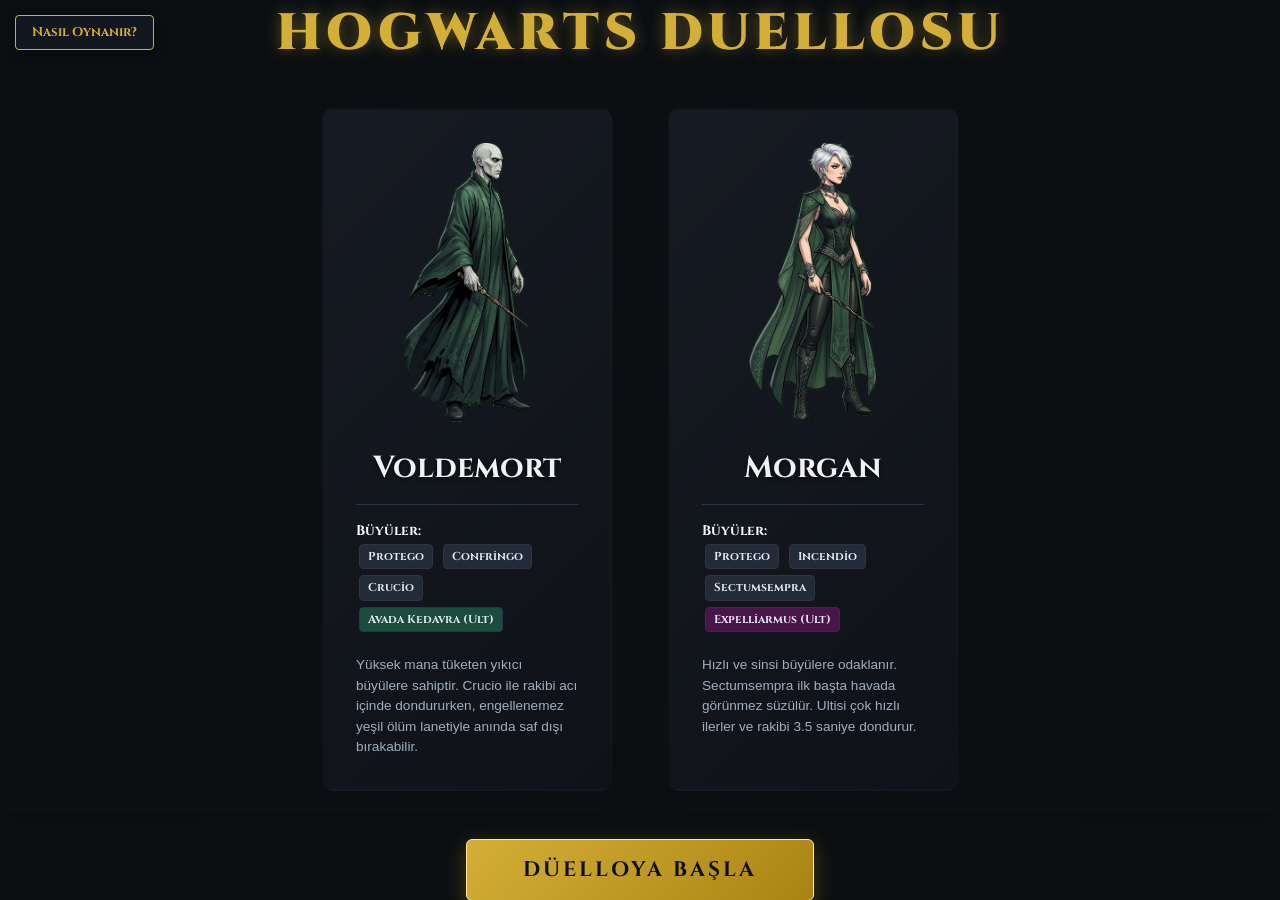
==== commit a0ac5f78: "Update index.html" ====
--- a/index.html
+++ b/index.html
@@ -126,6 +126,35 @@
             background: #d4af37;
             transform: scale(1.03);
         }
+
+        /* 1. Seçim ekranının Canvas'ın altında kalmasını engellemek için */
+#selection-overlay {
+    position: absolute;
+    top: 0;
+    left: 0;
+    width: 100%;
+    height: 100%;
+    z-index: 10; /* Canvas'ın üzerinde, kılavuz modalının altında yer alır */
+    background: rgba(12, 15, 18, 0.95);
+    display: flex;
+    flex-direction: column;
+    justify-content: center;
+    align-items: center;
+}
+
+/* 2. Kartların seçilebilir olduğunu hissettiren imleç */
+.char-card {
+    border: 2px solid transparent;
+    transition: all 0.3s ease;
+    cursor: pointer;
+}
+
+/* 3. Tıklanan kartın etrafında belirecek olan altın sarısı parlama efekti */
+.char-card.selected {
+    border-color: #d4af37;
+    box-shadow: 0 0 20px rgba(212, 175, 55, 0.6);
+    transform: scale(1.03);
+}
     </style>
 </head>
 <body>
